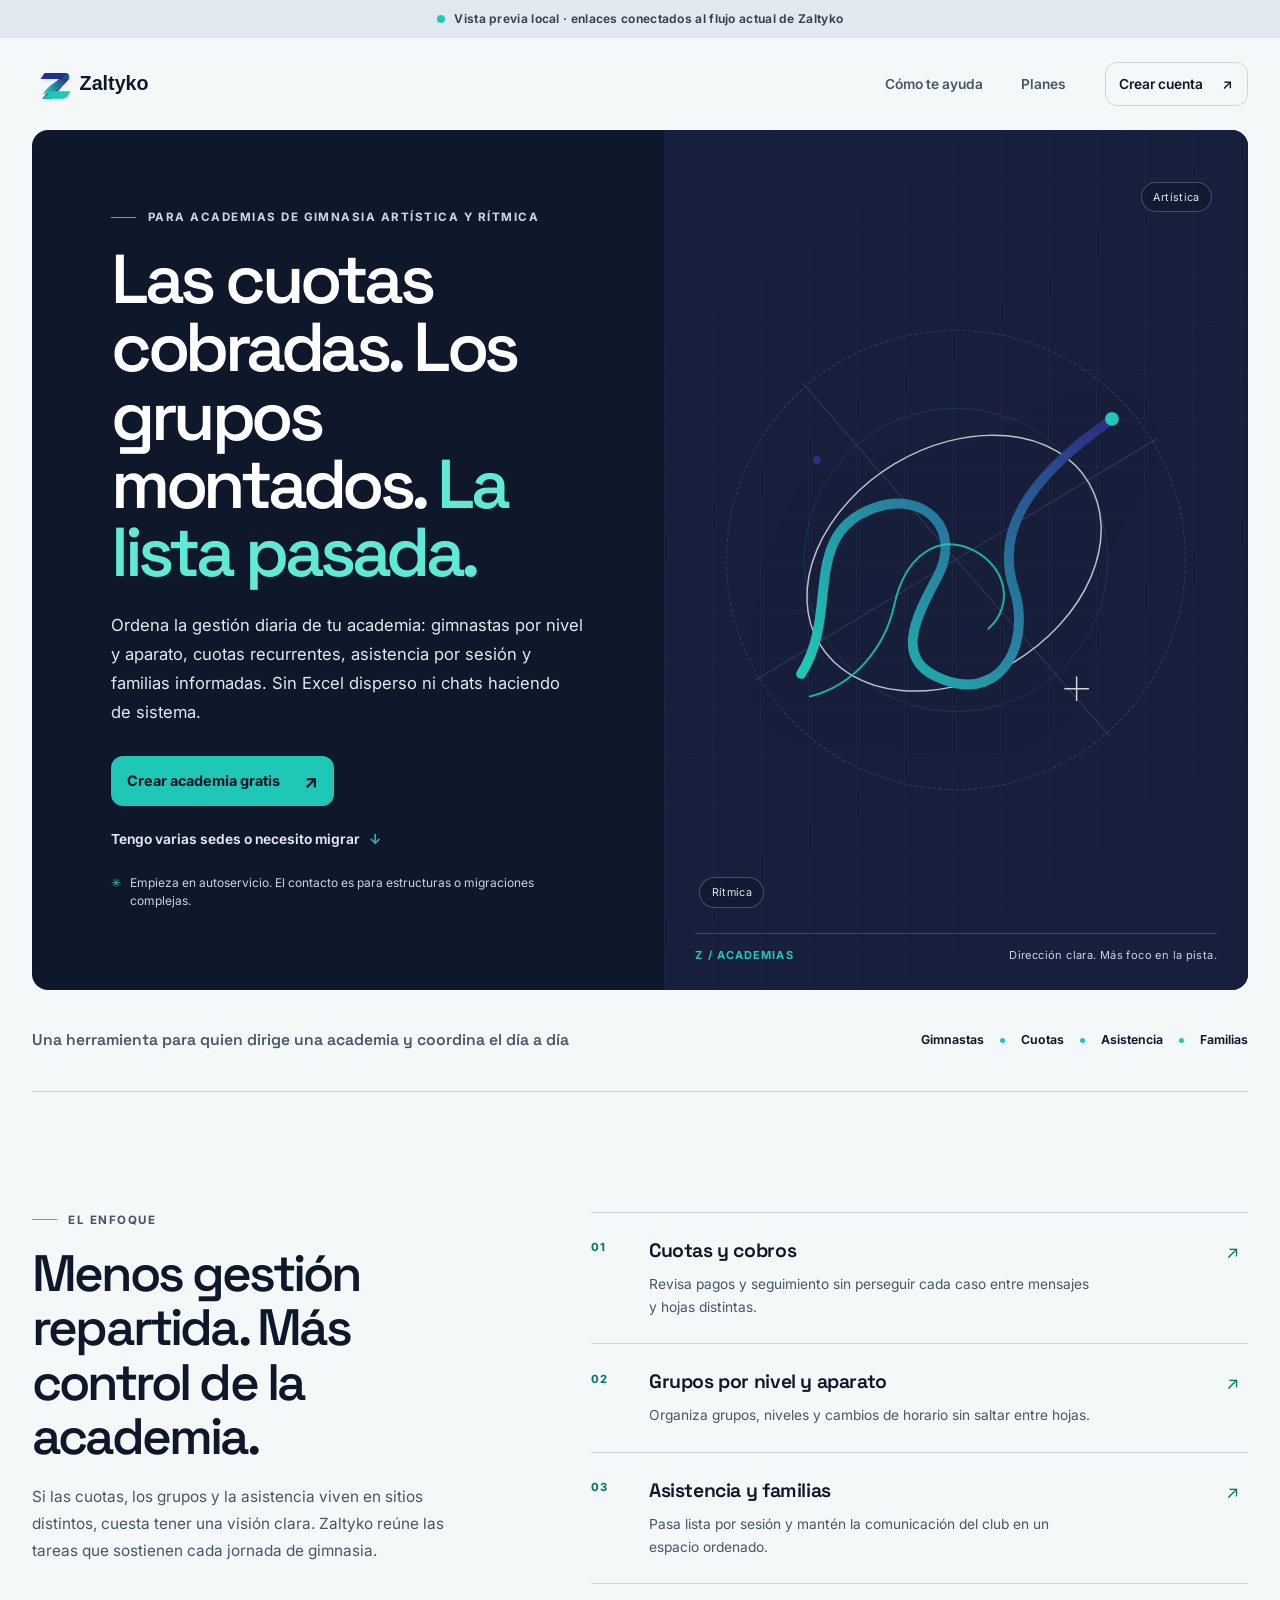
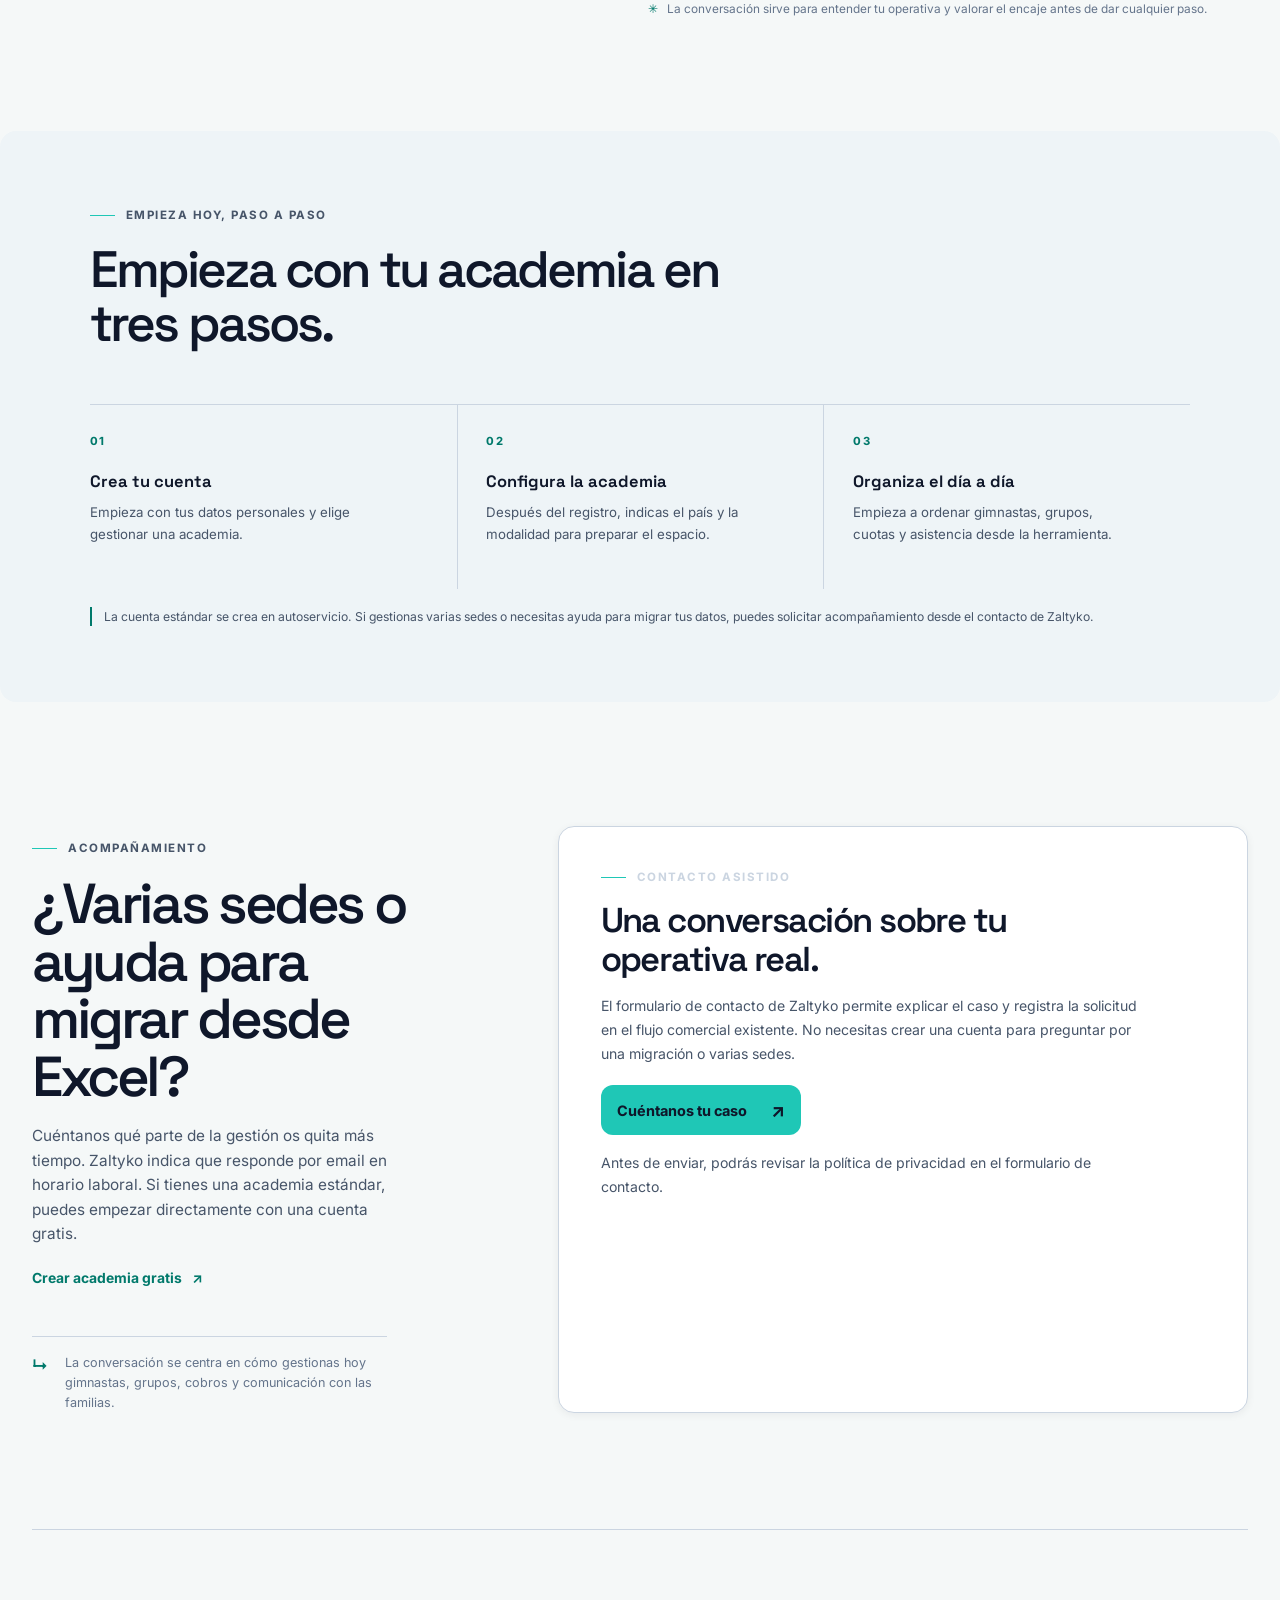
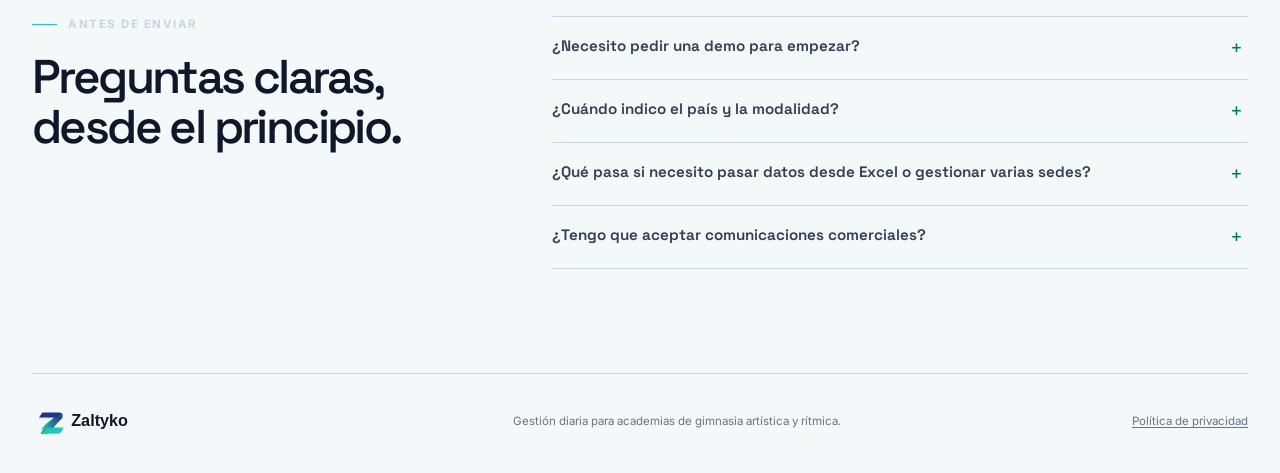
==== index.html @ cc4faa90 "Prepare professional academy lead funnel" ====
<!doctype html>
<html lang="es">
  <head>
    <meta charset="utf-8" />
    <meta name="viewport" content="width=device-width, initial-scale=1" />
    <meta name="theme-color" content="#F5F8F8" />
    <meta name="description" content="Cuotas, grupos y asistencia en orden. Crea tu academia gratis o solicita acompañamiento para una migración compleja o varias sedes." />
    <meta property="og:type" content="website" />
    <meta property="og:title" content="Zaltyko para academias de gimnasia" />
    <meta property="og:description" content="Gestión diaria para academias de gimnasia artística y rítmica. Empieza gratis o solicita acompañamiento para una estructura compleja." />
    <title>Zaltyko · Gestión para academias de gimnasia</title>
    <link rel="icon" href="/public/logo-zaltyko.svg" type="image/svg+xml" />
    <link rel="preconnect" href="https://fonts.googleapis.com" />
    <link rel="preconnect" href="https://fonts.gstatic.com" crossorigin />
    <link href="https://fonts.googleapis.com/css2?family=Inter:wght@400;500;600;700&family=Space+Grotesk:wght@400;500;600;700&display=swap" rel="stylesheet" />
    <link rel="stylesheet" href="/styles.css" />
    <script src="/app.js" defer></script>
  </head>
  <body>
    <a class="skip-link" href="#solicitud">Saltar a las opciones de contacto</a>

    <div class="preview-bar" role="note">
      <span class="preview-indicator" aria-hidden="true"></span>
      Vista previa local · enlaces conectados al flujo actual de Zaltyko
    </div>

    <div class="site-shell">
      <header class="site-header">
        <a class="brand" href="/" aria-label="Zaltyko, inicio">
          <img src="/public/logo-zaltyko.svg" width="142" height="42" alt="Zaltyko" />
        </a>
        <nav class="header-nav" aria-label="Navegación principal">
          <a href="#enfoque">Cómo te ayuda</a>
          <a data-track-attribution href="https://zaltyko.com/pricing?utm_source=waitlist&amp;utm_medium=referral&amp;utm_campaign=academy_acquisition">Planes</a>
          <a class="nav-cta" data-track-attribution href="https://zaltyko.com/auth/register?role=owner&amp;utm_source=waitlist&amp;utm_medium=referral&amp;utm_campaign=academy_acquisition">Crear cuenta <span aria-hidden="true">↗</span></a>
        </nav>
      </header>

      <main>
        <section class="hero" aria-labelledby="hero-title">
          <div class="hero-copy">
            <p class="eyebrow"><span class="eyebrow-mark" aria-hidden="true"></span> Para academias de gimnasia artística y rítmica</p>
            <h1 id="hero-title">Las cuotas cobradas. Los grupos montados. <em>La lista pasada.</em></h1>
            <p class="hero-lede">
              Ordena la gestión diaria de tu academia: gimnastas por nivel y aparato, cuotas recurrentes, asistencia por sesión y familias informadas. Sin Excel disperso ni chats haciendo de sistema.
            </p>
            <div class="hero-actions">
              <a class="button button-primary" data-track-attribution href="https://zaltyko.com/auth/register?role=owner&amp;utm_source=waitlist&amp;utm_medium=referral&amp;utm_campaign=academy_acquisition">Crear academia gratis <span aria-hidden="true">↗</span></a>
              <a class="text-link" href="#solicitud">Tengo varias sedes o necesito migrar <span aria-hidden="true">↓</span></a>
            </div>
            <p class="hero-assurance"><span aria-hidden="true">✳</span> Empieza en autoservicio. El contacto es para estructuras o migraciones complejas.</p>
          </div>

          <div class="hero-visual" aria-hidden="true">
            <div class="visual-ring ring-one"></div>
            <div class="visual-ring ring-two"></div>
            <div class="visual-orbit orbit-one"></div>
            <div class="visual-orbit orbit-two"></div>
            <svg class="ribbon-art" viewBox="0 0 520 500" fill="none" role="presentation" focusable="false">
              <defs>
                <linearGradient id="ribbon-main" x1="112" y1="362" x2="403" y2="101" gradientUnits="userSpaceOnUse">
                  <stop stop-color="#1FC7B6" />
                  <stop offset="1" stop-color="#2B2E83" />
                </linearGradient>
              </defs>
              <ellipse cx="258" cy="253" rx="160" ry="118" transform="rotate(-31 258 253)" stroke="white" stroke-opacity=".72" stroke-width="1.5" />
              <path d="M102 366C142 305 101 224 176 197C228 178 267 219 241 267C216 313 197 354 248 372C311 395 336 329 319 279C301 224 328 170 418 107" stroke="url(#ribbon-main)" stroke-width="10" stroke-linecap="round" />
              <path d="M111 389C158 377 188 337 197 296C208 245 242 222 278 240C311 257 320 295 293 320" stroke="#1FC7B6" stroke-opacity=".88" stroke-width="2" stroke-linecap="round" />
              <circle cx="419" cy="106" r="7" fill="#1FC7B6" />
              <circle cx="118" cy="148" r="4" fill="#2B2E83" />
              <path d="M371 381H395M383 369V393" stroke="white" stroke-opacity=".8" stroke-width="1.5" stroke-linecap="round" />
            </svg>
            <div class="visual-caption">
              <span class="caption-index">Z / ACADEMIAS</span>
              <span>Dirección clara. Más foco en la pista.</span>
            </div>
            <span class="visual-tag tag-top">Artística</span>
            <span class="visual-tag tag-bottom">Rítmica</span>
          </div>
        </section>

        <div class="audience-strip" aria-label="Especialidad">
          <p>Una herramienta para quien dirige una academia y coordina el día a día</p>
          <div><span>Gimnastas</span><i aria-hidden="true"></i><span>Cuotas</span><i aria-hidden="true"></i><span>Asistencia</span><i aria-hidden="true"></i><span>Familias</span></div>
        </div>

        <section class="focus-section" id="enfoque" aria-labelledby="focus-title">
          <div class="section-intro">
            <p class="eyebrow eyebrow-light"><span class="eyebrow-mark" aria-hidden="true"></span> El enfoque</p>
            <h2 id="focus-title">Menos gestión repartida. Más control de la academia.</h2>
            <p>Si las cuotas, los grupos y la asistencia viven en sitios distintos, cuesta tener una visión clara. Zaltyko reúne las tareas que sostienen cada jornada de gimnasia.</p>
          </div>
          <div class="focus-list">
            <article class="focus-item">
              <span class="focus-number">01</span>
              <div><h3>Cuotas y cobros</h3><p>Revisa pagos y seguimiento sin perseguir cada caso entre mensajes y hojas distintas.</p></div>
              <span class="focus-arrow" aria-hidden="true">↗</span>
            </article>
            <article class="focus-item">
              <span class="focus-number">02</span>
              <div><h3>Grupos por nivel y aparato</h3><p>Organiza grupos, niveles y cambios de horario sin saltar entre hojas.</p></div>
              <span class="focus-arrow" aria-hidden="true">↗</span>
            </article>
            <article class="focus-item">
              <span class="focus-number">03</span>
              <div><h3>Asistencia y familias</h3><p>Pasa lista por sesión y mantén la comunicación del club en un espacio ordenado.</p></div>
              <span class="focus-arrow" aria-hidden="true">↗</span>
            </article>
          </div>
          <p class="focus-note"><span aria-hidden="true">✳</span> La conversación sirve para entender tu operativa y valorar el encaje antes de dar cualquier paso.</p>
        </section>

        <section class="start-section" id="como-empezar" aria-labelledby="start-title">
          <div class="start-heading">
            <p class="eyebrow"><span class="eyebrow-mark" aria-hidden="true"></span> Empieza hoy, paso a paso</p>
            <h2 id="start-title">Empieza con tu academia en tres pasos.</h2>
          </div>
          <div class="steps">
            <article class="step">
              <span class="step-number">01</span>
              <h3>Crea tu cuenta</h3>
              <p>Empieza con tus datos personales y elige gestionar una academia.</p>
            </article>
            <article class="step">
              <span class="step-number">02</span>
              <h3>Configura la academia</h3>
              <p>Después del registro, indicas el país y la modalidad para preparar el espacio.</p>
            </article>
            <article class="step">
              <span class="step-number">03</span>
              <h3>Organiza el día a día</h3>
              <p>Empieza a ordenar gimnastas, grupos, cuotas y asistencia desde la herramienta.</p>
            </article>
          </div>
          <p class="start-note">La cuenta estándar se crea en autoservicio. Si gestionas varias sedes o necesitas ayuda para migrar tus datos, puedes solicitar acompañamiento desde el contacto de Zaltyko.</p>
        </section>

        <section class="form-section" id="solicitud" aria-labelledby="form-title">
          <div class="form-intro">
            <p class="eyebrow eyebrow-light"><span class="eyebrow-mark" aria-hidden="true"></span> Acompañamiento</p>
            <h2 id="form-title">¿Varias sedes o ayuda para migrar desde Excel?</h2>
            <p>Cuéntanos qué parte de la gestión os quita más tiempo. Zaltyko indica que responde por email en horario laboral. Si tienes una academia estándar, puedes empezar directamente con una cuenta gratis.</p>
            <a class="form-self-serve" data-track-attribution href="https://zaltyko.com/auth/register?role=owner&amp;utm_source=waitlist&amp;utm_medium=referral&amp;utm_campaign=academy_acquisition">Crear academia gratis <span aria-hidden="true">↗</span></a>
            <div class="form-promise">
              <span class="promise-icon" aria-hidden="true">↳</span>
              <p>La conversación se centra en cómo gestionas hoy gimnastas, grupos, cobros y comunicación con las familias.</p>
            </div>
          </div>

          <div class="form-card contact-handoff">
            <p class="eyebrow"><span class="eyebrow-mark" aria-hidden="true"></span> Contacto asistido</p>
            <h3>Una conversación sobre tu operativa real.</h3>
            <p>El formulario de contacto de Zaltyko permite explicar el caso y registra la solicitud en el flujo comercial existente. No necesitas crear una cuenta para preguntar por una migración o varias sedes.</p>
            <a class="button button-primary" data-track-attribution href="https://zaltyko.com/contact?type=migracion&amp;utm_source=waitlist&amp;utm_medium=referral&amp;utm_campaign=academy_acquisition">Cuéntanos tu caso <span aria-hidden="true">↗</span></a>
            <p class="form-privacy-note">Antes de enviar, podrás revisar la política de privacidad en el formulario de contacto.</p>
          </div>
        </section>

        <section class="faq-section" aria-labelledby="faq-title">
          <div class="faq-heading">
            <p class="eyebrow"><span class="eyebrow-mark" aria-hidden="true"></span> Antes de enviar</p>
            <h2 id="faq-title">Preguntas claras, desde el principio.</h2>
          </div>
          <div class="faq-list">
            <details>
              <summary>¿Necesito pedir una demo para empezar?</summary>
              <p>No. Puedes crear tu academia gratis y empezar en autoservicio. El formulario de contacto es para operaciones multi-sede o migraciones complejas.</p>
            </details>
            <details>
              <summary>¿Cuándo indico el país y la modalidad?</summary>
              <p>Primero creas tu cuenta personal. Al configurar la academia, el flujo de alta pide el país base y la modalidad; así no añadimos esas preguntas al registro inicial.</p>
            </details>
            <details>
              <summary>¿Qué pasa si necesito pasar datos desde Excel o gestionar varias sedes?</summary>
              <p>Cuéntanos tu caso desde el <a data-track-attribution href="https://zaltyko.com/contact?type=migracion&amp;utm_source=waitlist&amp;utm_medium=referral&amp;utm_campaign=academy_acquisition">formulario de contacto</a> y el equipo valorará contigo el siguiente paso.</p>
            </details>
            <details>
              <summary>¿Tengo que aceptar comunicaciones comerciales?</summary>
              <p>No. El formulario de contacto sirve para responder a tu mensaje; no incluye una suscripción a novedades comerciales.</p>
            </details>
          </div>
        </section>
      </main>

      <footer class="site-footer">
        <a class="footer-brand" href="/" aria-label="Zaltyko, volver al inicio">
          <img src="/public/logo-zaltyko.svg" width="112" height="34" alt="Zaltyko" />
        </a>
        <p>Gestión diaria para academias de gimnasia artística y rítmica.</p>
        <a href="https://zaltyko.com/politica-privacidad">Política de privacidad</a>
      </footer>
    </div>

    <noscript><p class="noscript-note">Los enlaces de esta página te llevan al registro y al formulario de contacto de Zaltyko.</p></noscript>
  </body>
</html>
---- styles.css ----
:root {
  color-scheme: light;
  --ink: #0F172A;
  --ink-soft: #475569;
  --muted: #64748B;
  --paper: #F5F8F8;
  --white: #FFFFFF;
  --line: #CBD5E1;
  --electric-teal: #1FC7B6;
  --deep-teal: #00796B;
  --indigo: #2B2E83;
  --coral: #FF6B57;
  --dark: #0F172A;
  --dark-soft: #2B2E83;
  --font-display: "Space Grotesk", "Inter", Arial, sans-serif;
  --font-body: "Inter", Arial, sans-serif;
  --radius-card: 16px;
  --radius-button: 12px;
  --radius-input: 10px;
  font-family: var(--font-body);
}

* { box-sizing: border-box; }
html { scroll-behavior: smooth; background: var(--paper); }
body {
  margin: 0;
  color: var(--ink);
  background: var(--paper);
  font-family: var(--font-body);
  line-height: 1.6;
  -webkit-font-smoothing: antialiased;
}
a { color: inherit; text-underline-offset: .2em; }
button, input, select { font: inherit; }
a:focus-visible, button:focus-visible, input:focus-visible, select:focus-visible, summary:focus-visible {
  outline: 3px solid #1FC7B6;
  outline-offset: 4px;
}
[hidden] { display: none !important; }

.skip-link {
  position: absolute;
  z-index: 20;
  top: .55rem;
  left: .55rem;
  display: inline-flex;
  min-height: 44px;
  align-items: center;
  border-radius: var(--radius-button);
  padding: .65rem 1rem;
  color: var(--white);
  background: var(--dark);
  transform: translateY(-150%);
}
.skip-link:focus { transform: translateY(0); }

.preview-bar {
  display: flex;
  min-height: 38px;
  align-items: center;
  justify-content: center;
  gap: .6rem;
  padding: .4rem 1rem;
  color: #334155;
  background: #E2E8F0;
  font-size: .75rem;
  font-weight: 650;
  letter-spacing: .025em;
  text-align: center;
}
.preview-indicator { width: 8px; height: 8px; flex: 0 0 8px; border-radius: 50%; background: #1FC7B6; }

.site-shell { width: min(1240px, calc(100% - 64px)); margin: 0 auto; }
.site-header { display: flex; min-height: 92px; align-items: center; justify-content: space-between; gap: 2rem; }
.brand { display: inline-flex; align-items: center; text-decoration: none; }
.brand img { display: block; width: 136px; height: auto; }
.header-nav { display: flex; align-items: center; gap: clamp(1.4rem, 3vw, 2.7rem); }
.header-nav a { color: #475569; font-size: .86rem; font-weight: 600; text-decoration: none; }
.header-nav a:hover { color: var(--deep-teal); }
.header-nav .nav-cta { display: inline-flex; min-height: 44px; align-items: center; gap: 1.2rem; border: 1px solid #CBD5E1; border-radius: var(--radius-button); padding: .55rem .85rem; color: var(--ink); }
.header-nav .nav-cta:hover { border-color: var(--deep-teal); background: #E6FFFB; }

.hero {
  display: grid;
  min-height: 570px;
  grid-template-columns: minmax(0, 1.04fr) minmax(410px, .96fr);
  align-items: stretch;
  overflow: hidden;
  border-radius: var(--radius-card);
  color: var(--white);
  background: var(--dark);
}
.hero-copy {
  position: relative;
  z-index: 2;
  display: flex;
  flex-direction: column;
  align-items: flex-start;
  justify-content: center;
  padding: clamp(42px, 6.2vw, 82px);
}
.eyebrow {
  display: flex;
  align-items: center;
  gap: .7rem;
  margin: 0 0 1.2rem;
  color: #CBD5E1;
  font-size: .72rem;
  font-weight: 720;
  letter-spacing: .13em;
  line-height: 1.4;
  text-transform: uppercase;
}
.eyebrow-mark { display: inline-block; width: 25px; height: 1px; background: #1FC7B6; }
.hero h1 {
  max-width: 660px;
  margin: 0;
  font-family: var(--font-display);
  font-size: clamp(3.25rem, 5.4vw, 5.1rem);
  font-weight: 560;
  letter-spacing: -.065em;
  line-height: .99;
}
.hero h1 em { color: #5EEAD4; font-style: normal; }
.hero-lede {
  max-width: 570px;
  margin: 1.5rem 0 0;
  color: #E2E8F0;
  font-size: clamp(1rem, 1.3vw, 1.11rem);
  line-height: 1.75;
}
.hero-actions { display: flex; flex-wrap: wrap; align-items: center; gap: 1.4rem; margin-top: 1.8rem; }
.button {
  display: inline-flex;
  min-height: 50px;
  align-items: center;
  justify-content: space-between;
  gap: 1.5rem;
  border: 0;
  border-radius: var(--radius-button);
  padding: .75rem 1rem;
  color: var(--ink);
  font-size: .9rem;
  font-weight: 730;
  text-align: left;
  text-decoration: none;
  cursor: pointer;
  transition: background .18s ease, transform .18s ease;
}
.button-primary, .button-submit { background: var(--electric-teal); }
.button-primary:hover, .button-submit:hover { background: #99F6E4; }
.button:active { transform: translateY(1px); }
.button-primary span, .button-icon { font-size: 1.15rem; line-height: 1; }
.text-link { color: #E2E8F0; font-size: .86rem; font-weight: 650; text-decoration: none; }
.text-link span { padding-left: .35rem; color: #1FC7B6; }
.text-link:hover { color: #5EEAD4; }
.hero-assurance { display: flex; align-items: flex-start; gap: .55rem; margin: 1.5rem 0 0; color: #CBD5E1; font-size: .75rem; line-height: 1.5; }
.hero-assurance span { color: #1FC7B6; }

.hero-visual {
  position: relative;
  display: grid;
  min-height: 500px;
  place-items: center;
  overflow: hidden;
  background: #171F3C;
}
.hero-visual::after {
  position: absolute;
  inset: 0;
  background-image: linear-gradient(rgba(203, 213, 225, .035) 1px, transparent 1px), linear-gradient(90deg, rgba(203, 213, 225, .035) 1px, transparent 1px);
  background-size: 48px 48px;
  content: "";
  mask-image: linear-gradient(145deg, transparent 3%, #000 48%, transparent 95%);
}
.visual-ring { position: absolute; width: min(72%, 390px); aspect-ratio: 1; border: 1px solid rgba(31, 199, 182, .2); border-radius: 50%; }
.ring-one { transform: scale(.78); }
.ring-two { transform: scale(1.18); border-style: dashed; border-color: rgba(203, 213, 225, .14); }
.visual-orbit { position: absolute; width: min(82%, 470px); height: 1px; background: rgba(203, 213, 225, .14); }
.orbit-one { transform: rotate(-31deg); }
.orbit-two { transform: rotate(49deg); }
.ribbon-art { position: relative; z-index: 1; display: block; width: min(94%, 510px); filter: drop-shadow(0 18px 32px rgba(0,0,0,.15)); }
.visual-caption {
  position: absolute;
  z-index: 2;
  right: 31px;
  bottom: 25px;
  left: 31px;
  display: flex;
  justify-content: space-between;
  gap: 1rem;
  border-top: 1px solid rgba(236, 244, 235, .2);
  padding-top: .8rem;
  color: #CBD5E1;
  font-size: .69rem;
  letter-spacing: .035em;
}
.caption-index { color: #1FC7B6; font-weight: 700; letter-spacing: .1em; }
.visual-tag { position: absolute; z-index: 2; border: 1px solid rgba(203, 213, 225, .28); border-radius: 99px; padding: .35rem .7rem; color: #E2E8F0; background: rgba(15, 23, 42, .46); font-size: .67rem; letter-spacing: .035em; }
.tag-top { top: 52px; right: 36px; }
.tag-bottom { bottom: 82px; left: 35px; }

.audience-strip { display: flex; min-height: 102px; align-items: center; justify-content: space-between; gap: 2rem; border-bottom: 1px solid var(--line); }
.audience-strip p { margin: 0; color: #475569; font-family: var(--font-display); font-size: .98rem; font-weight: 600; }
.audience-strip div { display: flex; align-items: center; gap: 1rem; color: var(--ink); font-size: .77rem; font-weight: 650; }
.audience-strip i { width: 5px; height: 5px; border-radius: 50%; background: var(--electric-teal); }

.focus-section { display: grid; grid-template-columns: minmax(260px, .82fr) minmax(0, 1.18fr); column-gap: clamp(44px, 8vw, 110px); padding: 120px 0 112px; }
.section-intro { align-self: start; max-width: 440px; }
.eyebrow-light { color: #475569; }
.section-intro h2, .start-heading h2, .faq-heading h2 {
  margin: 0;
  font-family: var(--font-display);
  font-size: clamp(2.35rem, 4vw, 3.55rem);
  font-weight: 560;
  letter-spacing: -.055em;
  line-height: 1.06;
}
.section-intro > p:last-child { max-width: 420px; margin: 1.25rem 0 0; color: var(--ink-soft); font-size: .96rem; line-height: 1.75; }
.focus-list { align-self: center; border-top: 1px solid #CBD5E1; }
.focus-item { display: grid; grid-template-columns: 42px 1fr 22px; gap: 1rem; align-items: start; border-bottom: 1px solid #CBD5E1; padding: 1.45rem 0 1.55rem; }
.focus-number { padding-top: .2rem; color: #00796B; font-size: .7rem; font-weight: 750; letter-spacing: .1em; }
.focus-item h3 { margin: 0; font-family: var(--font-display); font-size: 1.21rem; font-weight: 650; letter-spacing: -.02em; }
.focus-item p { max-width: 450px; margin: .38rem 0 0; color: var(--ink-soft); font-size: .86rem; line-height: 1.65; }
.focus-arrow { padding-top: .1rem; color: #00796B; font-size: 1.08rem; }
.focus-note { grid-column: 2; display: flex; gap: .55rem; margin: 1rem 0 0 57px; color: #64748B; font-size: .74rem; }
.focus-note span { color: var(--deep-teal); }

.start-section { margin: 0 -32px; border-radius: var(--radius-card); padding: clamp(42px, 6vw, 76px) clamp(36px, 7vw, 96px); background: #EEF4F7; }
.start-heading { max-width: 720px; }
.start-heading .eyebrow { color: #475569; }
.start-heading h2 { max-width: 690px; font-size: clamp(2.2rem, 4vw, 3.4rem); }
.steps { display: grid; grid-template-columns: repeat(3, 1fr); gap: 0; margin-top: 3.3rem; border-top: 1px solid #CBD5E1; }
.step { min-height: 184px; padding: 1.35rem 1.8rem 1rem 0; }
.step + .step { border-left: 1px solid #CBD5E1; padding-left: 1.8rem; }
.step-number { display: inline-block; margin-bottom: 1.15rem; color: #00796B; font-size: .7rem; font-weight: 750; letter-spacing: .12em; }
.step h3 { margin: 0; font-family: var(--font-display); font-size: 1.03rem; font-weight: 670; }
.step p { max-width: 260px; margin: .42rem 0 0; color: #475569; font-size: .83rem; line-height: 1.65; }
.start-note { margin: 1.1rem 0 0; border-left: 2px solid #00796B; padding-left: .8rem; color: #475569; font-size: .76rem; line-height: 1.6; }

.form-section { display: grid; grid-template-columns: minmax(260px, .76fr) minmax(0, 1.24fr); gap: clamp(42px, 8vw, 108px); padding: 124px 0 116px; scroll-margin-top: 22px; }
.form-intro { align-self: start; padding-top: 14px; }
.form-intro h2 { max-width: 430px; margin: 0; font-family: var(--font-display); font-size: clamp(2.8rem, 4.4vw, 4rem); font-weight: 560; letter-spacing: -.06em; line-height: 1.02; }
.form-intro > p:not(.eyebrow) { max-width: 380px; margin: 1.2rem 0 0; color: var(--ink-soft); font-size: .96rem; }
.form-self-serve { display: inline-flex; min-height: 44px; align-items: center; gap: .6rem; margin-top: .6rem; color: var(--deep-teal); font-size: .87rem; font-weight: 700; text-decoration: none; }
.form-self-serve:hover { text-decoration: underline; text-underline-offset: .2em; }
.form-promise { display: grid; grid-template-columns: 22px 1fr; gap: .7rem; max-width: 355px; margin-top: 2.2rem; border-top: 1px solid #CBD5E1; padding-top: 1rem; }
.promise-icon { color: #00796B; font-size: 1rem; font-weight: 700; }
.form-promise p { margin: 0; color: #64748B; font-size: .79rem; line-height: 1.6; }
.form-card { min-width: 0; border: 1px solid #CBD5E1; border-radius: var(--radius-card); padding: clamp(24px, 4vw, 42px); background: var(--white); box-shadow: 0 2px 8px rgba(15, 23, 42, .06); }
.contact-handoff { display: flex; flex-direction: column; align-items: flex-start; gap: 1rem; }
.contact-handoff .eyebrow { margin: 0; }
.contact-handoff h3 { max-width: 460px; margin: 0; color: var(--ink); font-family: var(--font-display); font-size: clamp(1.6rem, 2.7vw, 2.25rem); font-weight: 600; letter-spacing: -.045em; line-height: 1.12; }
.contact-handoff > p:not(.eyebrow) { max-width: 540px; margin: 0; color: var(--ink-soft); font-size: .88rem; line-height: 1.7; }
.contact-handoff .button { margin-top: .2rem; }
.contact-handoff .form-privacy-note { max-width: 440px; margin-top: 0; }
.form-grid { display: grid; grid-template-columns: 1fr 1fr; gap: 1.15rem 1rem; }
.field { min-width: 0; }
.field label { display: block; margin-bottom: .4rem; color: #334155; font-size: .81rem; font-weight: 680; }
.field label > span[aria-hidden="true"] { color: #B42318; }
.form-extras { margin-top: 1.3rem; border-top: 1px solid var(--line); border-bottom: 1px solid var(--line); padding: .55rem 0; }
.form-extras summary { display: flex; min-height: 46px; align-items: center; justify-content: space-between; gap: 1rem; color: var(--ink); font-size: .84rem; font-weight: 680; line-height: 1.45; list-style: none; cursor: pointer; }
.form-extras summary::-webkit-details-marker { display: none; }
.form-extras summary::after { color: var(--deep-teal); content: "+"; font-size: 1.35rem; font-weight: 400; }
.form-extras[open] summary::after { content: "−"; }
.form-extras summary span { color: var(--muted); font-size: .72rem; font-weight: 500; text-align: right; }
.extras-intro { margin: .15rem 0 1rem; color: var(--ink-soft); font-size: .76rem; line-height: 1.55; }
.extras-grid { margin: .15rem 0 1rem; }
.discipline-field { min-width: 0; margin: 0; border: 0; padding: 0; }
.discipline-field legend { margin-bottom: .4rem; color: #334155; font-size: .81rem; font-weight: 680; }
.choice-row { display: flex; width: fit-content; min-height: 42px; align-items: center; gap: .55rem; margin-top: .3rem; border: 1px solid #CBD5E1; border-radius: var(--radius-input); padding: .4rem .7rem; color: #334155; background: #FFFFFF; font-size: .78rem; cursor: pointer; }
.choice-row input { width: 18px; height: 18px; margin: 0; accent-color: var(--deep-teal); }
.choice-row:has(input:checked) { border-color: var(--deep-teal); background: #E6FFFB; }
.optional { margin-left: .25rem; color: var(--muted); font-size: .72rem; font-weight: 500; }
.field input, .field select {
  display: block;
  width: 100%;
  min-height: 48px;
  border: 1px solid #CBD5E1;
  border-radius: var(--radius-input);
  padding: .7rem .75rem;
  color: var(--ink);
  background: #fff;
  font-size: .88rem;
}
.field input::placeholder { color: #64748B; }
.field input:focus, .field select:focus { border-color: #00796B; outline: 3px solid rgba(31, 199, 182, .2); }
.field-hint { display: block; margin-top: .35rem; color: #64748B; font-size: .69rem; line-height: 1.45; }
.consent-row { display: grid; grid-template-columns: 20px 1fr; gap: .65rem; align-items: start; margin-top: 1.35rem; }
.consent-row input { width: 19px; height: 19px; margin: .12rem 0 0; accent-color: #00796B; }
.consent-row label { color: #475569; font-size: .75rem; line-height: 1.6; }
.consent-row label > span { color: #B42318; }
.consent-row a { color: #00796B; font-weight: 700; }
.consent-optional { margin-top: .7rem; }
.button-submit { width: 100%; margin-top: 1.45rem; }
.button-submit:disabled { color: #475569; background: #E2E8F0; cursor: wait; }
.form-privacy-note { margin: .7rem 0 0; color: #64748B; font-size: .7rem; line-height: 1.5; }
.form-feedback { margin-top: 1rem; border: 1px solid #FF6B57; border-radius: var(--radius-input); padding: .85rem 1rem; color: #B42318; background: #FEF2F2; font-size: .82rem; }
.success-panel { display: grid; grid-template-columns: 34px 1fr; gap: 1rem; border: 1px solid #99D5CF; border-radius: var(--radius-card); padding: clamp(22px, 4vw, 34px); color: #134E4A; background: #F0FDFA; }
.success-mark { display: grid; width: 30px; height: 30px; place-items: center; border-radius: 50%; color: white; background: #00796B; font-weight: 800; }
.success-panel .eyebrow { margin: .1rem 0 .55rem; color: #00796B; font-size: .68rem; }
.success-panel h3 { margin: 0; font-family: var(--font-display); font-size: clamp(1.5rem, 3vw, 2rem); font-weight: 600; letter-spacing: -.04em; line-height: 1.15; }
.success-panel p:last-child { max-width: 470px; margin: .65rem 0 0; color: #475569; font-size: .84rem; }

.faq-section { display: grid; grid-template-columns: minmax(260px, .75fr) minmax(0, 1.25fr); gap: clamp(42px, 8vw, 108px); border-top: 1px solid var(--line); padding: 86px 0 104px; }
.faq-heading h2 { max-width: 440px; font-size: clamp(2.15rem, 3.7vw, 3.15rem); }
.faq-list { border-top: 1px solid #CBD5E1; }
.faq-list details { border-bottom: 1px solid #CBD5E1; }
.faq-list summary { position: relative; min-height: 62px; padding: 1.1rem 2.4rem 1.1rem 0; color: #334155; font-family: var(--font-display); font-size: .95rem; font-weight: 650; line-height: 1.5; list-style: none; cursor: pointer; }
.faq-list summary::-webkit-details-marker { display: none; }
.faq-list summary::after { position: absolute; top: 1rem; right: .3rem; color: #00796B; content: "+"; font-size: 1.3rem; font-weight: 400; }
.faq-list details[open] summary::after { content: "−"; }
.faq-list details p { max-width: 600px; margin: -.2rem 2.2rem 1.2rem 0; color: var(--ink-soft); font-size: .83rem; line-height: 1.7; }

.site-footer { display: grid; grid-template-columns: 1fr 1.3fr auto; align-items: center; gap: 1.5rem; border-top: 1px solid var(--line); padding: 25px 0 30px; }
.footer-brand { display: inline-flex; width: fit-content; align-items: center; }
.footer-brand img { display: block; width: 112px; height: auto; }
.site-footer p, .site-footer > a:last-child { margin: 0; color: #64748B; font-size: .72rem; }
.site-footer > a:last-child { min-height: 44px; display: inline-flex; align-items: center; }
.noscript-note { position: fixed; z-index: 30; right: 1rem; bottom: 1rem; left: 1rem; margin: 0; border: 1px solid var(--coral); border-radius: var(--radius-button); padding: 1rem; color: var(--ink); background: white; box-shadow: 0 4px 18px rgba(15,23,42,.16); }
.trap-field { position: absolute !important; width: 1px; height: 1px; overflow: hidden; clip: rect(0,0,0,0); clip-path: inset(50%); white-space: nowrap; }

@media (max-width: 980px) {
  .site-shell { width: min(100% - 48px, 800px); }
  .hero { grid-template-columns: minmax(0, 1fr) minmax(300px, .78fr); min-height: 520px; }
  .hero-copy { padding: 46px; }
  .hero h1 { font-size: clamp(3rem, 6vw, 4.2rem); }
  .hero-visual { min-height: 440px; }
  .focus-section, .form-section, .faq-section { column-gap: 48px; }
  .start-section { margin-right: -24px; margin-left: -24px; }
}
@media (max-width: 720px) {
  .site-shell { width: min(100% - 36px, 560px); }
  .site-header { min-height: 76px; }
  .brand img { width: 120px; }
  .header-nav { gap: .65rem; }
  .header-nav > a:not(.nav-cta) { display: none; }
  .header-nav .nav-cta { min-height: 42px; gap: .65rem; padding: .45rem .65rem; font-size: .74rem; }
  .hero { display: flex; flex-direction: column; }
  .hero-copy { padding: 37px 29px 31px; }
  .hero h1 { max-width: 530px; font-size: clamp(2.8rem, 10vw, 4.15rem); }
  .hero-lede { margin-top: 1.15rem; font-size: .94rem; }
  .hero-actions { gap: 1rem; margin-top: 1.4rem; }
  .button-primary { min-height: 48px; }
  .hero-assurance { margin-top: 1.2rem; }
  .hero-visual { min-height: 355px; }
  .ribbon-art { width: min(85%, 370px); }
  .visual-caption { right: 20px; bottom: 17px; left: 20px; font-size: .64rem; }
  .tag-top { top: 30px; right: 18px; }
  .tag-bottom { bottom: 66px; left: 18px; }
  .audience-strip { min-height: unset; flex-direction: column; align-items: flex-start; gap: .8rem; padding: 20px 0; }
  .audience-strip p { font-size: .86rem; }
  .audience-strip div { flex-wrap: wrap; gap: .55rem; font-size: .7rem; }
  .focus-section { grid-template-columns: 1fr; row-gap: 2rem; padding: 79px 0 78px; }
  .section-intro h2 { max-width: 500px; font-size: clamp(2.35rem, 8vw, 3.25rem); }
  .section-intro > p:last-child { font-size: .9rem; }
  .focus-list { width: 100%; }
  .focus-item { grid-template-columns: 34px 1fr 18px; gap: .7rem; padding: 1.15rem 0; }
  .focus-item h3 { font-size: 1.08rem; }
  .focus-item p { font-size: .81rem; }
  .focus-note { grid-column: 1; margin-left: 0; font-size: .71rem; }
  .start-section { margin: 0 -18px; border-radius: var(--radius-card); padding: 39px 24px 35px; }
  .start-heading h2 { font-size: clamp(2.15rem, 7.7vw, 3.05rem); }
  .steps { grid-template-columns: 1fr; margin-top: 2.3rem; }
  .step, .step + .step { min-height: unset; border-left: 0; border-bottom: 1px solid #CBD5E1; padding: 1.05rem 0 1.15rem; }
  .step:last-child { border-bottom: 0; }
  .step-number { margin-bottom: .55rem; }
  .step p { max-width: 420px; }
  .start-note { margin-top: 1rem; font-size: .73rem; }
  .form-section { grid-template-columns: 1fr; gap: 1.8rem; padding: 82px 0 78px; }
  .form-intro { padding-top: 0; }
  .form-intro h2 { max-width: 520px; font-size: clamp(2.7rem, 9vw, 3.65rem); }
  .form-intro > p:not(.eyebrow) { margin-top: .8rem; font-size: .9rem; }
  .form-promise { margin-top: 1.25rem; }
  .form-card { padding: 23px 19px; }
  .form-grid { grid-template-columns: 1fr; gap: .85rem; }
  .form-extras summary { align-items: flex-start; }
  .form-extras summary span { max-width: 44%; padding-right: .15rem; }
  .consent-row { margin-top: 1.05rem; }
  .consent-row label { font-size: .73rem; }
  .faq-section { grid-template-columns: 1fr; gap: 1.7rem; padding: 68px 0 76px; }
  .faq-heading h2 { max-width: 490px; font-size: clamp(2.2rem, 8vw, 3rem); }
  .faq-list summary { font-size: .9rem; }
  .site-footer { grid-template-columns: 1fr; justify-items: start; gap: .4rem; padding: 22px 0 28px; }
  .footer-brand { margin-bottom: .25rem; }
  .site-footer > a:last-child { min-height: 40px; }
}
@media (max-width: 380px) {
  .site-shell { width: calc(100% - 28px); }
  .preview-bar { font-size: .66rem; }
  .hero-copy { padding-right: 22px; padding-left: 22px; }
  .hero h1 { font-size: 2.62rem; }
  .hero-actions { align-items: flex-start; flex-direction: column; gap: .8rem; }
  .hero-visual { min-height: 310px; }
  .start-section { margin-right: -14px; margin-left: -14px; padding-right: 19px; padding-left: 19px; }
  .form-card { padding-right: 15px; padding-left: 15px; }
}
@media (prefers-reduced-motion: reduce) {
  *, *::before, *::after { scroll-behavior: auto !important; animation-duration: .01ms !important; animation-iteration-count: 1 !important; transition-duration: .01ms !important; }
}

.privacy-page { max-width: 850px; margin: 55px auto 80px; border: 1px solid #CBD5E1; border-radius: var(--radius-card); padding: clamp(25px, 6vw, 64px); background: var(--white); }
.privacy-page h1 { max-width: 720px; margin: 0; font-family: var(--font-display); font-size: clamp(2.7rem, 6vw, 4.6rem); font-weight: 560; letter-spacing: -.065em; line-height: 1; }
.privacy-page h2 { margin: 2.2rem 0 .55rem; font-family: var(--font-display); font-size: 1.2rem; font-weight: 670; letter-spacing: -.02em; }
.privacy-page p, .privacy-page li { color: var(--ink-soft); font-size: .9rem; line-height: 1.75; }
.privacy-page ul { padding-left: 1.25rem; }
.privacy-page li { margin: .45rem 0; }
.privacy-lede { max-width: 680px; margin: 1.1rem 0 0; }
.draft-flag { display: inline-flex; margin: .4rem 0 1.2rem; border: 1px solid #FF6B57; border-radius: 99px; padding: .35rem .7rem; color: #B42318; background: #FEF2F2; font-size: .68rem; font-weight: 750; letter-spacing: .075em; text-transform: uppercase; }
.privacy-warning { margin-top: 1.5rem; border-left: 3px solid var(--coral); padding: .85rem 1rem; background: #FFF7ED; }
.privacy-warning strong { color: #334155; font-size: .82rem; }
.privacy-warning p { margin: .2rem 0 0; font-size: .82rem; }
.privacy-page a { color: var(--deep-teal); font-weight: 680; }
.privacy-return { display: inline-flex; min-height: 44px; align-items: center; gap: .5rem; color: #475569; font-size: .8rem; font-weight: 650; text-decoration: none; }
.privacy-return:hover { color: var(--deep-teal); }
.footer-status { color: #64748B; font-size: .72rem; }

@media (max-width: 720px) {
  .privacy-page { margin: 28px auto 55px; padding: 26px 21px; }
  .privacy-page h1 { font-size: clamp(2.5rem, 10vw, 3.6rem); }
}
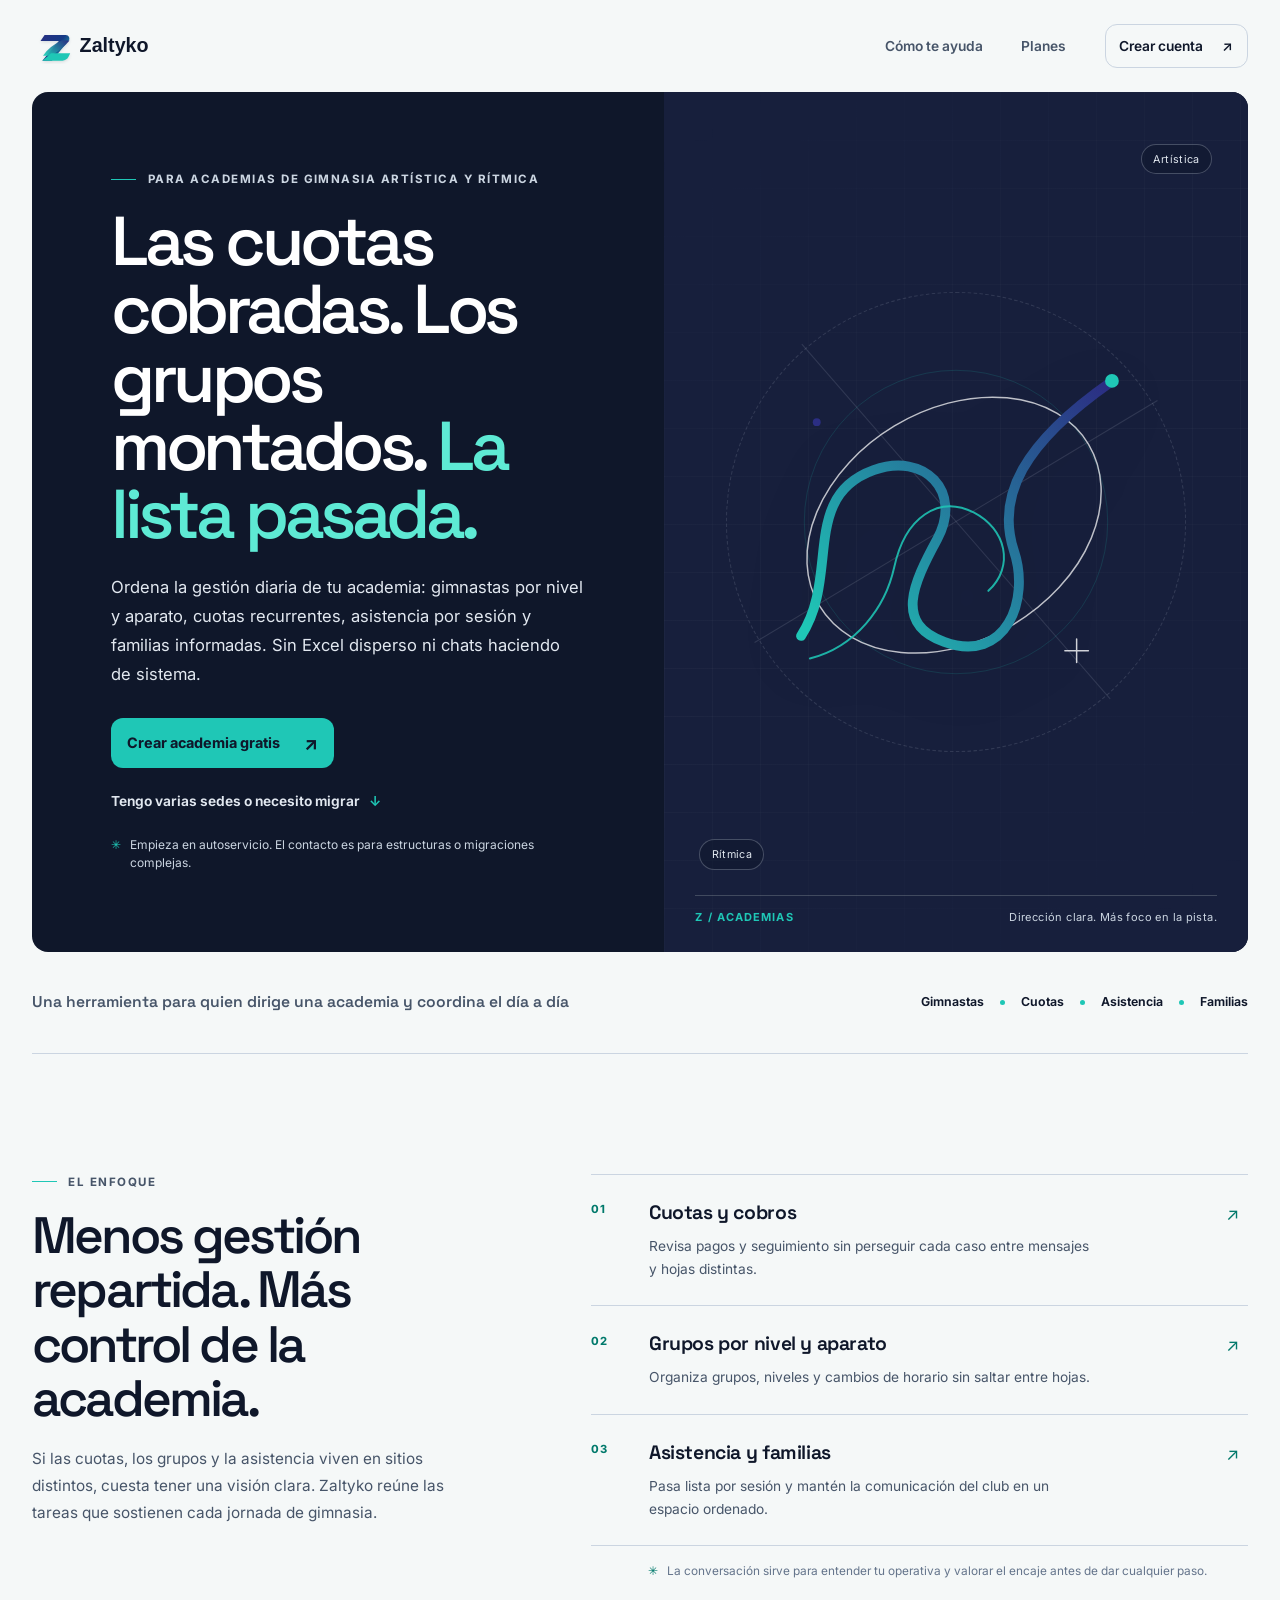
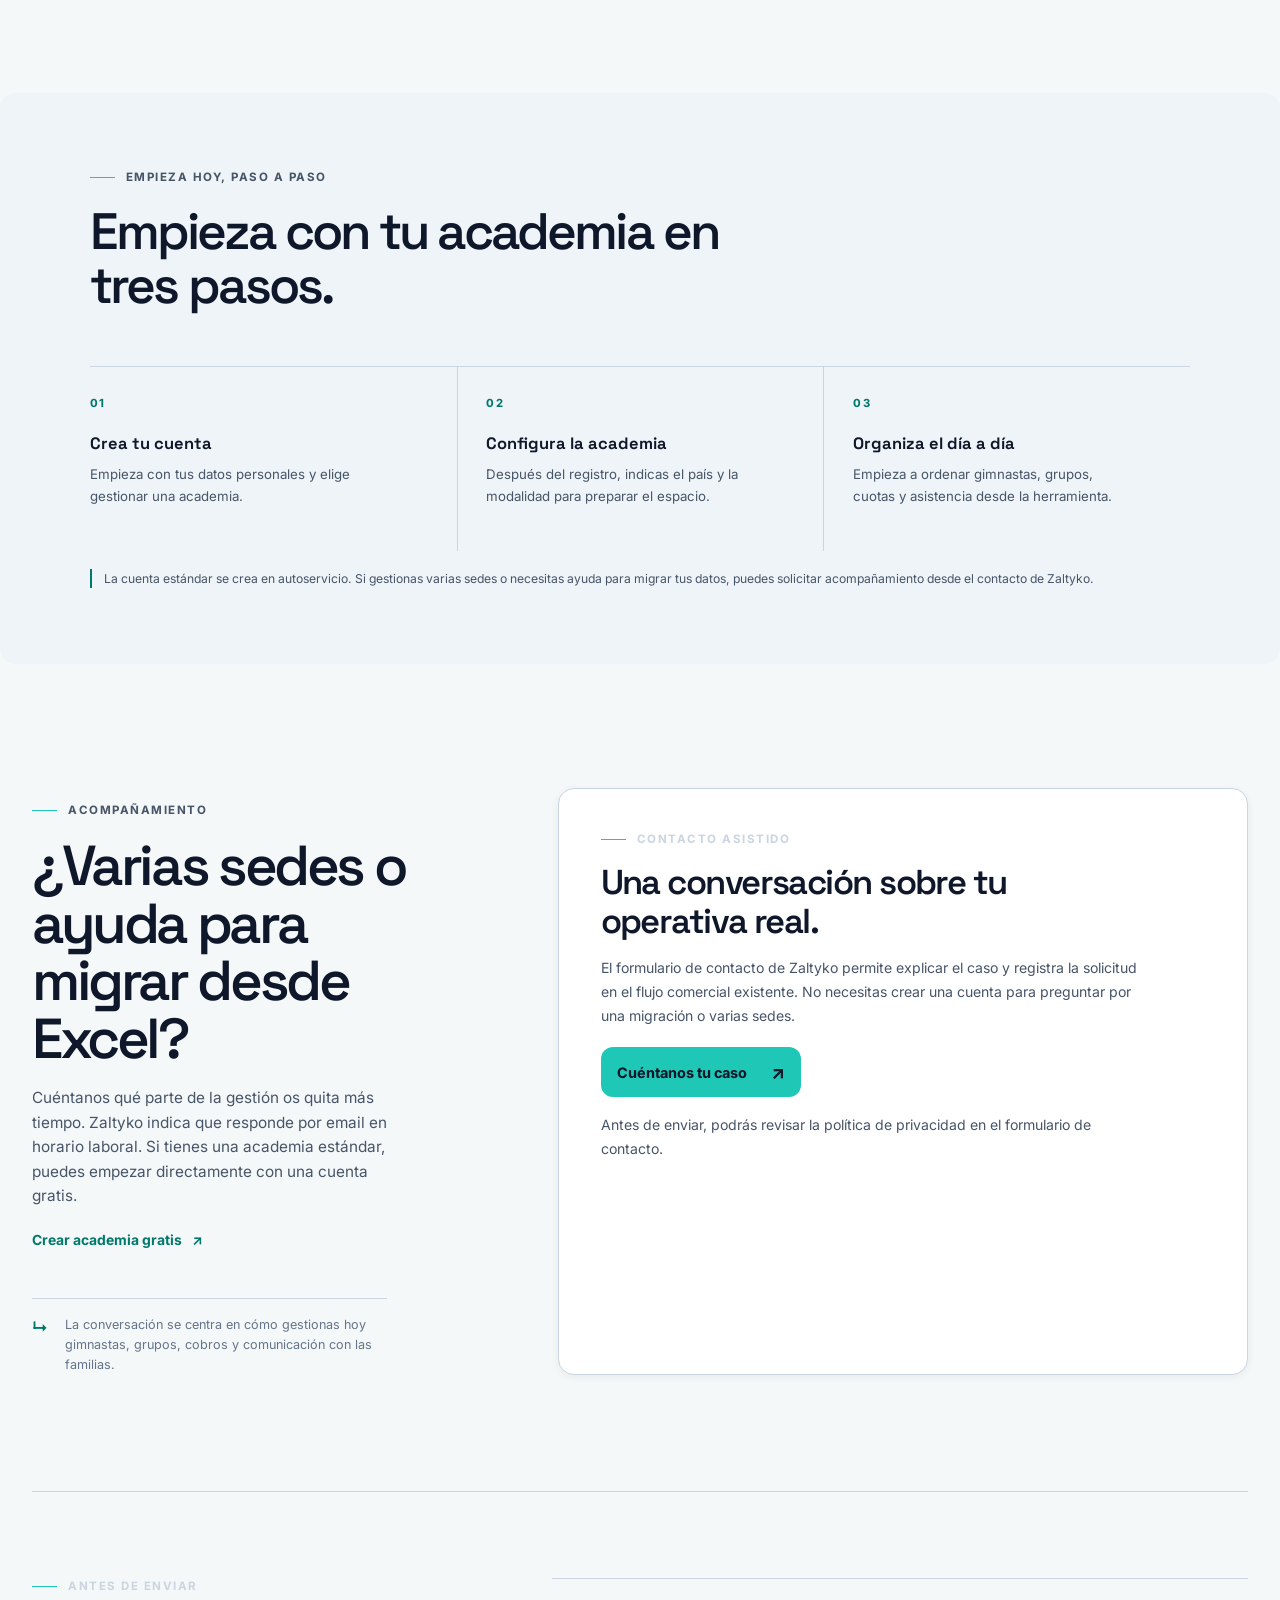
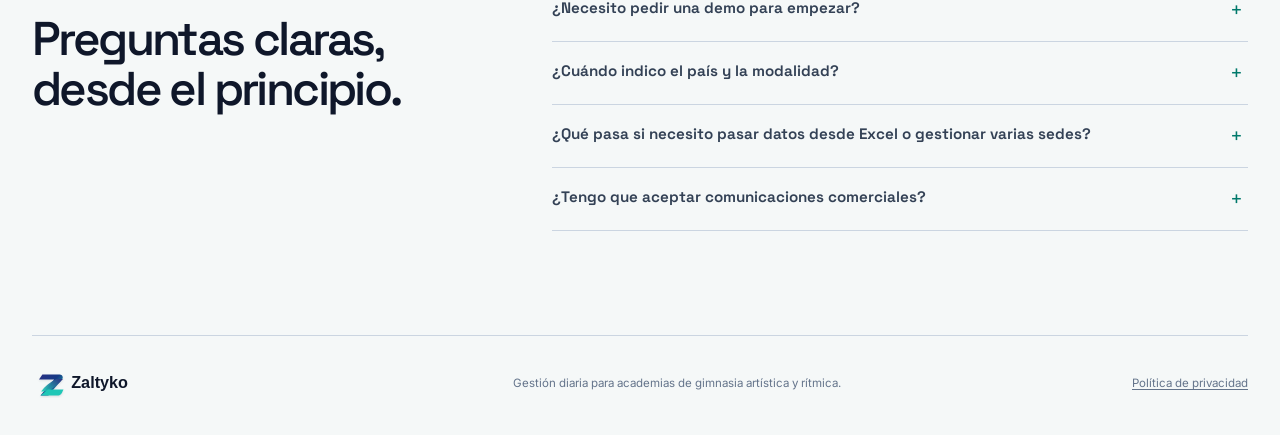
==== commit 28f87b7f: "chore(waitlist): remove local preview notice" ====
--- a/index.html
+++ b/index.html
@@ -9,7 +9,7 @@
     <meta property="og:title" content="Zaltyko para academias de gimnasia" />
     <meta property="og:description" content="Gestión diaria para academias de gimnasia artística y rítmica. Empieza gratis o solicita acompañamiento para una estructura compleja." />
     <title>Zaltyko · Gestión para academias de gimnasia</title>
-    <link rel="icon" href="/public/logo-zaltyko.svg" type="image/svg+xml" />
+    <link rel="icon" href="/logo-zaltyko.svg" type="image/svg+xml" />
     <link rel="preconnect" href="https://fonts.googleapis.com" />
     <link rel="preconnect" href="https://fonts.gstatic.com" crossorigin />
     <link href="https://fonts.googleapis.com/css2?family=Inter:wght@400;500;600;700&family=Space+Grotesk:wght@400;500;600;700&display=swap" rel="stylesheet" />
@@ -19,15 +19,10 @@
   <body>
     <a class="skip-link" href="#solicitud">Saltar a las opciones de contacto</a>
 
-    <div class="preview-bar" role="note">
-      <span class="preview-indicator" aria-hidden="true"></span>
-      Vista previa local · enlaces conectados al flujo actual de Zaltyko
-    </div>
-
     <div class="site-shell">
       <header class="site-header">
         <a class="brand" href="/" aria-label="Zaltyko, inicio">
-          <img src="/public/logo-zaltyko.svg" width="142" height="42" alt="Zaltyko" />
+          <img src="/logo-zaltyko.svg" width="142" height="42" alt="Zaltyko" />
         </a>
         <nav class="header-nav" aria-label="Navegación principal">
           <a href="#enfoque">Cómo te ayuda</a>
@@ -184,7 +179,7 @@
 
       <footer class="site-footer">
         <a class="footer-brand" href="/" aria-label="Zaltyko, volver al inicio">
-          <img src="/public/logo-zaltyko.svg" width="112" height="34" alt="Zaltyko" />
+          <img src="/logo-zaltyko.svg" width="112" height="34" alt="Zaltyko" />
         </a>
         <p>Gestión diaria para academias de gimnasia artística y rítmica.</p>
         <a href="https://zaltyko.com/politica-privacidad">Política de privacidad</a>
--- a/styles.css
+++ b/styles.css
@@ -53,22 +53,6 @@
   transform: translateY(-150%);
 }
 .skip-link:focus { transform: translateY(0); }
-
-.preview-bar {
-  display: flex;
-  min-height: 38px;
-  align-items: center;
-  justify-content: center;
-  gap: .6rem;
-  padding: .4rem 1rem;
-  color: #334155;
-  background: #E2E8F0;
-  font-size: .75rem;
-  font-weight: 650;
-  letter-spacing: .025em;
-  text-align: center;
-}
-.preview-indicator { width: 8px; height: 8px; flex: 0 0 8px; border-radius: 50%; background: #1FC7B6; }
 
 .site-shell { width: min(1240px, calc(100% - 64px)); margin: 0 auto; }
 .site-header { display: flex; min-height: 92px; align-items: center; justify-content: space-between; gap: 2rem; }
@@ -387,7 +371,6 @@
 }
 @media (max-width: 380px) {
   .site-shell { width: calc(100% - 28px); }
-  .preview-bar { font-size: .66rem; }
   .hero-copy { padding-right: 22px; padding-left: 22px; }
   .hero h1 { font-size: 2.62rem; }
   .hero-actions { align-items: flex-start; flex-direction: column; gap: .8rem; }
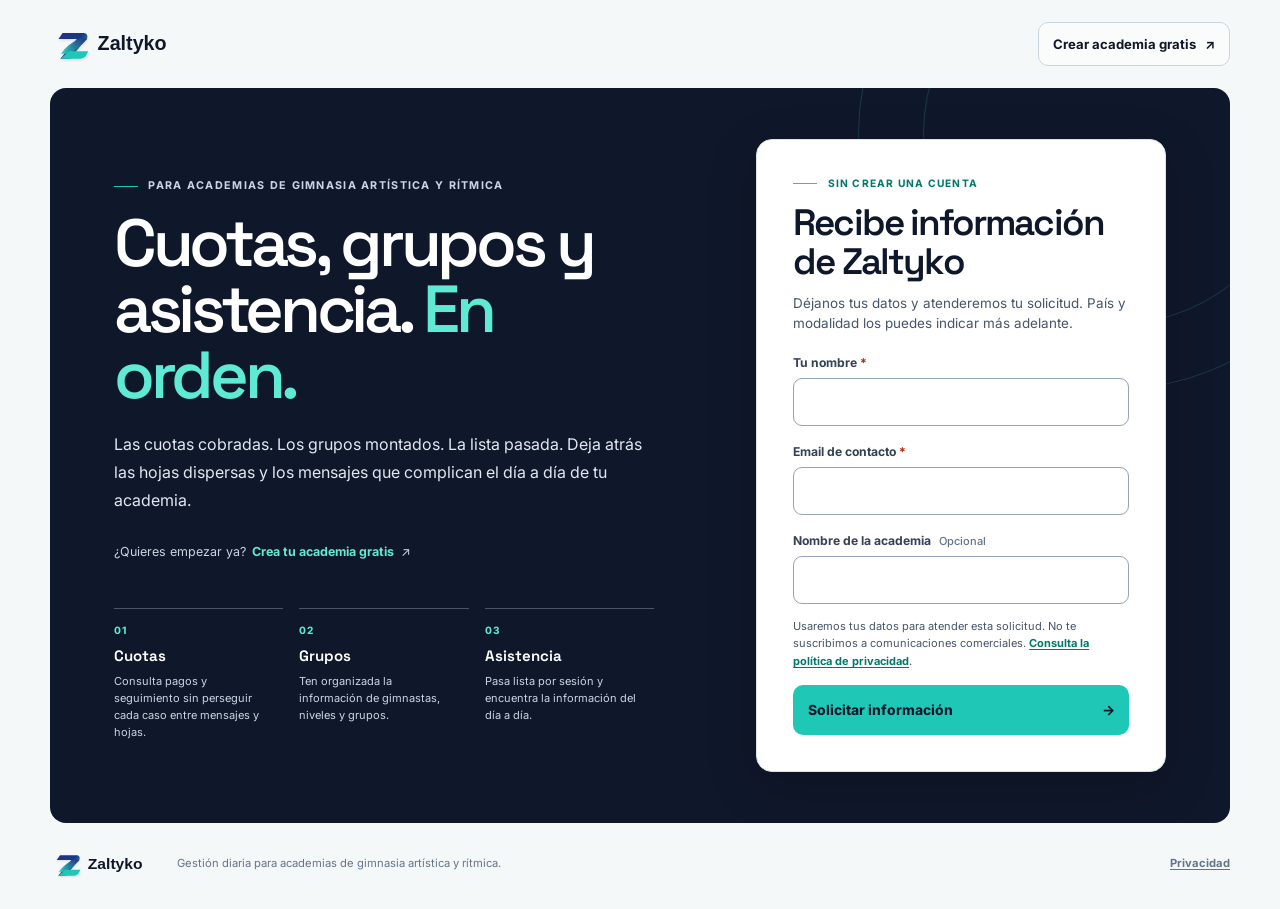
==== commit 8fbad89d: "feat(waitlist): add direct academy lead capture" ====
--- a/index.html
+++ b/index.html
@@ -4,11 +4,11 @@
     <meta charset="utf-8" />
     <meta name="viewport" content="width=device-width, initial-scale=1" />
     <meta name="theme-color" content="#F5F8F8" />
-    <meta name="description" content="Cuotas, grupos y asistencia en orden. Crea tu academia gratis o solicita acompañamiento para una migración compleja o varias sedes." />
+    <meta name="description" content="Cuotas, grupos y asistencia en orden. Solicita información sobre Zaltyko para tu academia de gimnasia artística o rítmica." />
     <meta property="og:type" content="website" />
     <meta property="og:title" content="Zaltyko para academias de gimnasia" />
-    <meta property="og:description" content="Gestión diaria para academias de gimnasia artística y rítmica. Empieza gratis o solicita acompañamiento para una estructura compleja." />
-    <title>Zaltyko · Gestión para academias de gimnasia</title>
+    <meta property="og:description" content="Deja atrás las hojas dispersas y los mensajes para gestionar cuotas, grupos y asistencia." />
+    <title>Zaltyko · Información para academias de gimnasia</title>
     <link rel="icon" href="/logo-zaltyko.svg" type="image/svg+xml" />
     <link rel="preconnect" href="https://fonts.googleapis.com" />
     <link rel="preconnect" href="https://fonts.gstatic.com" crossorigin />
@@ -17,164 +17,83 @@
     <script src="/app.js" defer></script>
   </head>
   <body>
-    <a class="skip-link" href="#solicitud">Saltar a las opciones de contacto</a>
+    <a class="skip-link" href="#solicitud">Ir al formulario</a>
 
     <div class="site-shell">
       <header class="site-header">
         <a class="brand" href="/" aria-label="Zaltyko, inicio">
           <img src="/logo-zaltyko.svg" width="142" height="42" alt="Zaltyko" />
         </a>
-        <nav class="header-nav" aria-label="Navegación principal">
-          <a href="#enfoque">Cómo te ayuda</a>
-          <a data-track-attribution href="https://zaltyko.com/pricing?utm_source=waitlist&amp;utm_medium=referral&amp;utm_campaign=academy_acquisition">Planes</a>
-          <a class="nav-cta" data-track-attribution href="https://zaltyko.com/auth/register?role=owner&amp;utm_source=waitlist&amp;utm_medium=referral&amp;utm_campaign=academy_acquisition">Crear cuenta <span aria-hidden="true">↗</span></a>
-        </nav>
+        <a class="header-link" data-track-attribution href="https://zaltyko.com/auth/register?role=owner">Crear academia gratis <span aria-hidden="true">↗</span></a>
       </header>
 
       <main>
         <section class="hero" aria-labelledby="hero-title">
           <div class="hero-copy">
             <p class="eyebrow"><span class="eyebrow-mark" aria-hidden="true"></span> Para academias de gimnasia artística y rítmica</p>
-            <h1 id="hero-title">Las cuotas cobradas. Los grupos montados. <em>La lista pasada.</em></h1>
-            <p class="hero-lede">
-              Ordena la gestión diaria de tu academia: gimnastas por nivel y aparato, cuotas recurrentes, asistencia por sesión y familias informadas. Sin Excel disperso ni chats haciendo de sistema.
-            </p>
-            <div class="hero-actions">
-              <a class="button button-primary" data-track-attribution href="https://zaltyko.com/auth/register?role=owner&amp;utm_source=waitlist&amp;utm_medium=referral&amp;utm_campaign=academy_acquisition">Crear academia gratis <span aria-hidden="true">↗</span></a>
-              <a class="text-link" href="#solicitud">Tengo varias sedes o necesito migrar <span aria-hidden="true">↓</span></a>
-            </div>
-            <p class="hero-assurance"><span aria-hidden="true">✳</span> Empieza en autoservicio. El contacto es para estructuras o migraciones complejas.</p>
+            <h1 id="hero-title">Cuotas, grupos y asistencia. <em>En orden.</em></h1>
+            <p class="hero-lede">Las cuotas cobradas. Los grupos montados. La lista pasada. Deja atrás las hojas dispersas y los mensajes que complican el día a día de tu academia.</p>
+            <a class="hero-secondary" data-track-attribution href="https://zaltyko.com/auth/register?role=owner">¿Quieres empezar ya? <strong>Crea tu academia gratis</strong> <span aria-hidden="true">↗</span></a>
           </div>
 
-          <div class="hero-visual" aria-hidden="true">
-            <div class="visual-ring ring-one"></div>
-            <div class="visual-ring ring-two"></div>
-            <div class="visual-orbit orbit-one"></div>
-            <div class="visual-orbit orbit-two"></div>
-            <svg class="ribbon-art" viewBox="0 0 520 500" fill="none" role="presentation" focusable="false">
-              <defs>
-                <linearGradient id="ribbon-main" x1="112" y1="362" x2="403" y2="101" gradientUnits="userSpaceOnUse">
-                  <stop stop-color="#1FC7B6" />
-                  <stop offset="1" stop-color="#2B2E83" />
-                </linearGradient>
-              </defs>
-              <ellipse cx="258" cy="253" rx="160" ry="118" transform="rotate(-31 258 253)" stroke="white" stroke-opacity=".72" stroke-width="1.5" />
-              <path d="M102 366C142 305 101 224 176 197C228 178 267 219 241 267C216 313 197 354 248 372C311 395 336 329 319 279C301 224 328 170 418 107" stroke="url(#ribbon-main)" stroke-width="10" stroke-linecap="round" />
-              <path d="M111 389C158 377 188 337 197 296C208 245 242 222 278 240C311 257 320 295 293 320" stroke="#1FC7B6" stroke-opacity=".88" stroke-width="2" stroke-linecap="round" />
-              <circle cx="419" cy="106" r="7" fill="#1FC7B6" />
-              <circle cx="118" cy="148" r="4" fill="#2B2E83" />
-              <path d="M371 381H395M383 369V393" stroke="white" stroke-opacity=".8" stroke-width="1.5" stroke-linecap="round" />
-            </svg>
-            <div class="visual-caption">
-              <span class="caption-index">Z / ACADEMIAS</span>
-              <span>Dirección clara. Más foco en la pista.</span>
-            </div>
-            <span class="visual-tag tag-top">Artística</span>
-            <span class="visual-tag tag-bottom">Rítmica</span>
+          <section class="form-card" id="solicitud" aria-labelledby="form-title">
+            <p class="eyebrow"><span class="eyebrow-mark" aria-hidden="true"></span> Sin crear una cuenta</p>
+            <h2 id="form-title">Recibe información de Zaltyko</h2>
+            <p class="form-intro">Déjanos tus datos y atenderemos tu solicitud. País y modalidad los puedes indicar más adelante.</p>
+
+            <form id="academy-interest-form" method="post" action="/api/contact" novalidate>
+              <div class="field">
+                <label for="name">Tu nombre <span aria-hidden="true">*</span></label>
+                <input id="name" name="name" type="text" autocomplete="name" minlength="2" maxlength="100" required aria-describedby="name-error" />
+                <span class="field-error" id="name-error"></span>
+              </div>
+              <div class="field">
+                <label for="email">Email de contacto <span aria-hidden="true">*</span></label>
+                <input id="email" name="email" type="email" autocomplete="email" maxlength="254" required aria-describedby="email-error" />
+                <span class="field-error" id="email-error"></span>
+              </div>
+              <div class="field">
+                <label for="academy">Nombre de la academia <span class="optional">Opcional</span></label>
+                <input id="academy" name="academy" type="text" autocomplete="organization" maxlength="140" />
+              </div>
+
+              <div class="trap-field" aria-hidden="true">
+                <label for="website">No rellenes este campo</label>
+                <input id="website" name="website" type="text" tabindex="-1" autocomplete="off" />
+              </div>
+
+              <p class="privacy-note">Usaremos tus datos para atender esta solicitud. No te suscribimos a comunicaciones comerciales. <a href="https://zaltyko.com/politica-privacidad" target="_blank" rel="noreferrer">Consulta la política de privacidad</a>.</p>
+              <button class="button button-submit" id="submit-button" type="submit" disabled><span>Solicitar información</span><span aria-hidden="true">→</span></button>
+              <p class="form-feedback" id="form-feedback" role="alert" hidden></p>
+            </form>
+
+            <section class="success-panel" id="success-panel" aria-labelledby="success-title" tabindex="-1" hidden>
+              <span class="success-mark" aria-hidden="true">✓</span>
+              <div>
+                <p class="eyebrow">Solicitud guardada</p>
+                <h3 id="success-title">Gracias. Ya tenemos tus datos.</h3>
+                <p>Zaltyko te ayuda a tener cuotas, grupos y asistencia en un mismo lugar. Puedes empezar a conocerlo creando tu academia gratis.</p>
+                <a class="success-link" data-track-attribution href="https://zaltyko.com/auth/register?role=owner">Crear academia gratis <span aria-hidden="true">↗</span></a>
+              </div>
+            </section>
+          </section>
+
+          <div class="focus-list" aria-label="Qué puedes ordenar con Zaltyko">
+            <article class="focus-item">
+              <span class="focus-number" aria-hidden="true">01</span>
+              <div><h2>Cuotas</h2><p>Consulta pagos y seguimiento sin perseguir cada caso entre mensajes y hojas.</p></div>
+            </article>
+            <article class="focus-item">
+              <span class="focus-number" aria-hidden="true">02</span>
+              <div><h2>Grupos</h2><p>Ten organizada la información de gimnastas, niveles y grupos.</p></div>
+            </article>
+            <article class="focus-item">
+              <span class="focus-number" aria-hidden="true">03</span>
+              <div><h2>Asistencia</h2><p>Pasa lista por sesión y encuentra la información del día a día.</p></div>
+            </article>
           </div>
         </section>
-
-        <div class="audience-strip" aria-label="Especialidad">
-          <p>Una herramienta para quien dirige una academia y coordina el día a día</p>
-          <div><span>Gimnastas</span><i aria-hidden="true"></i><span>Cuotas</span><i aria-hidden="true"></i><span>Asistencia</span><i aria-hidden="true"></i><span>Familias</span></div>
-        </div>
-
-        <section class="focus-section" id="enfoque" aria-labelledby="focus-title">
-          <div class="section-intro">
-            <p class="eyebrow eyebrow-light"><span class="eyebrow-mark" aria-hidden="true"></span> El enfoque</p>
-            <h2 id="focus-title">Menos gestión repartida. Más control de la academia.</h2>
-            <p>Si las cuotas, los grupos y la asistencia viven en sitios distintos, cuesta tener una visión clara. Zaltyko reúne las tareas que sostienen cada jornada de gimnasia.</p>
-          </div>
-          <div class="focus-list">
-            <article class="focus-item">
-              <span class="focus-number">01</span>
-              <div><h3>Cuotas y cobros</h3><p>Revisa pagos y seguimiento sin perseguir cada caso entre mensajes y hojas distintas.</p></div>
-              <span class="focus-arrow" aria-hidden="true">↗</span>
-            </article>
-            <article class="focus-item">
-              <span class="focus-number">02</span>
-              <div><h3>Grupos por nivel y aparato</h3><p>Organiza grupos, niveles y cambios de horario sin saltar entre hojas.</p></div>
-              <span class="focus-arrow" aria-hidden="true">↗</span>
-            </article>
-            <article class="focus-item">
-              <span class="focus-number">03</span>
-              <div><h3>Asistencia y familias</h3><p>Pasa lista por sesión y mantén la comunicación del club en un espacio ordenado.</p></div>
-              <span class="focus-arrow" aria-hidden="true">↗</span>
-            </article>
-          </div>
-          <p class="focus-note"><span aria-hidden="true">✳</span> La conversación sirve para entender tu operativa y valorar el encaje antes de dar cualquier paso.</p>
-        </section>
-
-        <section class="start-section" id="como-empezar" aria-labelledby="start-title">
-          <div class="start-heading">
-            <p class="eyebrow"><span class="eyebrow-mark" aria-hidden="true"></span> Empieza hoy, paso a paso</p>
-            <h2 id="start-title">Empieza con tu academia en tres pasos.</h2>
-          </div>
-          <div class="steps">
-            <article class="step">
-              <span class="step-number">01</span>
-              <h3>Crea tu cuenta</h3>
-              <p>Empieza con tus datos personales y elige gestionar una academia.</p>
-            </article>
-            <article class="step">
-              <span class="step-number">02</span>
-              <h3>Configura la academia</h3>
-              <p>Después del registro, indicas el país y la modalidad para preparar el espacio.</p>
-            </article>
-            <article class="step">
-              <span class="step-number">03</span>
-              <h3>Organiza el día a día</h3>
-              <p>Empieza a ordenar gimnastas, grupos, cuotas y asistencia desde la herramienta.</p>
-            </article>
-          </div>
-          <p class="start-note">La cuenta estándar se crea en autoservicio. Si gestionas varias sedes o necesitas ayuda para migrar tus datos, puedes solicitar acompañamiento desde el contacto de Zaltyko.</p>
-        </section>
-
-        <section class="form-section" id="solicitud" aria-labelledby="form-title">
-          <div class="form-intro">
-            <p class="eyebrow eyebrow-light"><span class="eyebrow-mark" aria-hidden="true"></span> Acompañamiento</p>
-            <h2 id="form-title">¿Varias sedes o ayuda para migrar desde Excel?</h2>
-            <p>Cuéntanos qué parte de la gestión os quita más tiempo. Zaltyko indica que responde por email en horario laboral. Si tienes una academia estándar, puedes empezar directamente con una cuenta gratis.</p>
-            <a class="form-self-serve" data-track-attribution href="https://zaltyko.com/auth/register?role=owner&amp;utm_source=waitlist&amp;utm_medium=referral&amp;utm_campaign=academy_acquisition">Crear academia gratis <span aria-hidden="true">↗</span></a>
-            <div class="form-promise">
-              <span class="promise-icon" aria-hidden="true">↳</span>
-              <p>La conversación se centra en cómo gestionas hoy gimnastas, grupos, cobros y comunicación con las familias.</p>
-            </div>
-          </div>
-
-          <div class="form-card contact-handoff">
-            <p class="eyebrow"><span class="eyebrow-mark" aria-hidden="true"></span> Contacto asistido</p>
-            <h3>Una conversación sobre tu operativa real.</h3>
-            <p>El formulario de contacto de Zaltyko permite explicar el caso y registra la solicitud en el flujo comercial existente. No necesitas crear una cuenta para preguntar por una migración o varias sedes.</p>
-            <a class="button button-primary" data-track-attribution href="https://zaltyko.com/contact?type=migracion&amp;utm_source=waitlist&amp;utm_medium=referral&amp;utm_campaign=academy_acquisition">Cuéntanos tu caso <span aria-hidden="true">↗</span></a>
-            <p class="form-privacy-note">Antes de enviar, podrás revisar la política de privacidad en el formulario de contacto.</p>
-          </div>
-        </section>
-
-        <section class="faq-section" aria-labelledby="faq-title">
-          <div class="faq-heading">
-            <p class="eyebrow"><span class="eyebrow-mark" aria-hidden="true"></span> Antes de enviar</p>
-            <h2 id="faq-title">Preguntas claras, desde el principio.</h2>
-          </div>
-          <div class="faq-list">
-            <details>
-              <summary>¿Necesito pedir una demo para empezar?</summary>
-              <p>No. Puedes crear tu academia gratis y empezar en autoservicio. El formulario de contacto es para operaciones multi-sede o migraciones complejas.</p>
-            </details>
-            <details>
-              <summary>¿Cuándo indico el país y la modalidad?</summary>
-              <p>Primero creas tu cuenta personal. Al configurar la academia, el flujo de alta pide el país base y la modalidad; así no añadimos esas preguntas al registro inicial.</p>
-            </details>
-            <details>
-              <summary>¿Qué pasa si necesito pasar datos desde Excel o gestionar varias sedes?</summary>
-              <p>Cuéntanos tu caso desde el <a data-track-attribution href="https://zaltyko.com/contact?type=migracion&amp;utm_source=waitlist&amp;utm_medium=referral&amp;utm_campaign=academy_acquisition">formulario de contacto</a> y el equipo valorará contigo el siguiente paso.</p>
-            </details>
-            <details>
-              <summary>¿Tengo que aceptar comunicaciones comerciales?</summary>
-              <p>No. El formulario de contacto sirve para responder a tu mensaje; no incluye una suscripción a novedades comerciales.</p>
-            </details>
-          </div>
-        </section>
+        <noscript><p class="noscript-note">Activa JavaScript para enviar la solicitud. También puedes <a href="https://zaltyko.com/auth/register?role=owner">crear tu academia gratis</a>.</p></noscript>
       </main>
 
       <footer class="site-footer">
@@ -182,10 +101,8 @@
           <img src="/logo-zaltyko.svg" width="112" height="34" alt="Zaltyko" />
         </a>
         <p>Gestión diaria para academias de gimnasia artística y rítmica.</p>
-        <a href="https://zaltyko.com/politica-privacidad">Política de privacidad</a>
+        <a href="https://zaltyko.com/politica-privacidad">Privacidad</a>
       </footer>
     </div>
-
-    <noscript><p class="noscript-note">Los enlaces de esta página te llevan al registro y al formulario de contacto de Zaltyko.</p></noscript>
   </body>
 </html>
--- a/styles.css
+++ b/styles.css
@@ -1,404 +1,140 @@
 :root {
   color-scheme: light;
-  --ink: #0F172A;
+  --ink: #0f172a;
   --ink-soft: #475569;
-  --muted: #64748B;
-  --paper: #F5F8F8;
-  --white: #FFFFFF;
-  --line: #CBD5E1;
-  --electric-teal: #1FC7B6;
-  --deep-teal: #00796B;
-  --indigo: #2B2E83;
-  --coral: #FF6B57;
-  --dark: #0F172A;
-  --dark-soft: #2B2E83;
+  --muted: #64748b;
+  --paper: #f5f8f8;
+  --white: #fff;
+  --line: #cbd5e1;
+  --teal: #1fc7b6;
+  --deep-teal: #00796b;
+  --indigo: #2b2e83;
+  --coral: #b42318;
   --font-display: "Space Grotesk", "Inter", Arial, sans-serif;
   --font-body: "Inter", Arial, sans-serif;
-  --radius-card: 16px;
-  --radius-button: 12px;
-  --radius-input: 10px;
+  --radius: 16px;
   font-family: var(--font-body);
 }
 
 * { box-sizing: border-box; }
-html { scroll-behavior: smooth; background: var(--paper); }
-body {
-  margin: 0;
-  color: var(--ink);
-  background: var(--paper);
-  font-family: var(--font-body);
-  line-height: 1.6;
-  -webkit-font-smoothing: antialiased;
-}
+html { min-width: 320px; scroll-behavior: smooth; background: var(--paper); }
+body { margin: 0; color: var(--ink); background: var(--paper); font-family: var(--font-body); line-height: 1.6; -webkit-font-smoothing: antialiased; }
 a { color: inherit; text-underline-offset: .2em; }
-button, input, select { font: inherit; }
-a:focus-visible, button:focus-visible, input:focus-visible, select:focus-visible, summary:focus-visible {
-  outline: 3px solid #1FC7B6;
-  outline-offset: 4px;
-}
+button, input { font: inherit; }
 [hidden] { display: none !important; }
+a:focus-visible, button:focus-visible, input:focus-visible { outline: 3px solid var(--deep-teal); outline-offset: 3px; }
 
-.skip-link {
-  position: absolute;
-  z-index: 20;
-  top: .55rem;
-  left: .55rem;
-  display: inline-flex;
-  min-height: 44px;
-  align-items: center;
-  border-radius: var(--radius-button);
-  padding: .65rem 1rem;
-  color: var(--white);
-  background: var(--dark);
-  transform: translateY(-150%);
-}
+.skip-link { position: absolute; z-index: 10; top: .5rem; left: .5rem; display: inline-flex; min-height: 44px; align-items: center; border-radius: 10px; padding: .6rem 1rem; color: var(--white); background: var(--ink); transform: translateY(-150%); }
 .skip-link:focus { transform: translateY(0); }
+.site-shell { width: min(1180px, calc(100% - 64px)); margin: 0 auto; }
+.site-header { display: flex; min-height: 88px; align-items: center; justify-content: space-between; gap: 1rem; }
+.brand, .footer-brand { display: inline-flex; align-items: center; text-decoration: none; }
+.brand img { display: block; width: 136px; height: auto; }
+.header-link { display: inline-flex; min-height: 44px; align-items: center; gap: .6rem; border: 1px solid var(--line); border-radius: 10px; padding: .5rem .85rem; color: var(--ink); font-size: .82rem; font-weight: 700; text-decoration: none; background: rgba(255,255,255,.55); }
+.header-link:hover { border-color: var(--deep-teal); background: #e6fffb; }
 
-.site-shell { width: min(1240px, calc(100% - 64px)); margin: 0 auto; }
-.site-header { display: flex; min-height: 92px; align-items: center; justify-content: space-between; gap: 2rem; }
-.brand { display: inline-flex; align-items: center; text-decoration: none; }
-.brand img { display: block; width: 136px; height: auto; }
-.header-nav { display: flex; align-items: center; gap: clamp(1.4rem, 3vw, 2.7rem); }
-.header-nav a { color: #475569; font-size: .86rem; font-weight: 600; text-decoration: none; }
-.header-nav a:hover { color: var(--deep-teal); }
-.header-nav .nav-cta { display: inline-flex; min-height: 44px; align-items: center; gap: 1.2rem; border: 1px solid #CBD5E1; border-radius: var(--radius-button); padding: .55rem .85rem; color: var(--ink); }
-.header-nav .nav-cta:hover { border-color: var(--deep-teal); background: #E6FFFB; }
+.hero { position: relative; display: grid; grid-template-columns: minmax(0, 1.08fr) minmax(360px, .82fr); grid-template-areas: "copy form" "focus form"; align-items: center; column-gap: clamp(44px, 8vw, 104px); row-gap: 30px; padding: clamp(32px, 4vw, 58px) clamp(28px, 5vw, 70px); overflow: hidden; border-radius: var(--radius); color: var(--white); background: var(--ink); }
+.hero::before, .hero::after { position: absolute; z-index: 0; border: 1px solid rgba(94,234,212,.16); border-radius: 50%; content: ""; pointer-events: none; }
+.hero::before { top: -210px; right: -140px; width: 510px; height: 510px; }
+.hero::after { top: -145px; right: -75px; width: 380px; height: 380px; }
+.hero-copy, .form-card, .focus-list { position: relative; z-index: 1; }
+.hero-copy { grid-area: copy; align-self: end; padding: 18px 0 0; }
+.eyebrow { display: flex; align-items: center; gap: .65rem; margin: 0 0 1.05rem; color: #cbd5e1; font-size: .67rem; font-weight: 720; letter-spacing: .12em; line-height: 1.5; text-transform: uppercase; }
+.eyebrow-mark { display: inline-block; width: 24px; height: 1px; flex: 0 0 auto; background: var(--teal); }
+.hero h1 { max-width: 650px; margin: 0; font-family: var(--font-display); font-size: clamp(3rem, 5.2vw, 4.8rem); font-weight: 560; letter-spacing: -.065em; line-height: .99; }
+.hero h1 em { color: #5eead4; font-style: normal; }
+.hero-lede { max-width: 570px; margin: 1.35rem 0 0; color: #e2e8f0; font-size: clamp(.96rem, 1.25vw, 1.08rem); line-height: 1.75; }
+.hero-secondary { display: inline-flex; min-height: 44px; align-items: center; flex-wrap: wrap; gap: .25rem .4rem; margin-top: 1rem; color: #cbd5e1; font-size: .78rem; text-decoration: none; }
+.hero-secondary strong { color: #5eead4; }
+.hero-secondary:hover strong, .success-link:hover { text-decoration: underline; text-underline-offset: .2em; }
 
-.hero {
-  display: grid;
-  min-height: 570px;
-  grid-template-columns: minmax(0, 1.04fr) minmax(410px, .96fr);
-  align-items: stretch;
-  overflow: hidden;
-  border-radius: var(--radius-card);
-  color: var(--white);
-  background: var(--dark);
-}
-.hero-copy {
-  position: relative;
-  z-index: 2;
-  display: flex;
-  flex-direction: column;
-  align-items: flex-start;
-  justify-content: center;
-  padding: clamp(42px, 6.2vw, 82px);
-}
-.eyebrow {
-  display: flex;
-  align-items: center;
-  gap: .7rem;
-  margin: 0 0 1.2rem;
-  color: #CBD5E1;
-  font-size: .72rem;
-  font-weight: 720;
-  letter-spacing: .13em;
-  line-height: 1.4;
-  text-transform: uppercase;
-}
-.eyebrow-mark { display: inline-block; width: 25px; height: 1px; background: #1FC7B6; }
-.hero h1 {
-  max-width: 660px;
-  margin: 0;
-  font-family: var(--font-display);
-  font-size: clamp(3.25rem, 5.4vw, 5.1rem);
-  font-weight: 560;
-  letter-spacing: -.065em;
-  line-height: .99;
-}
-.hero h1 em { color: #5EEAD4; font-style: normal; }
-.hero-lede {
-  max-width: 570px;
-  margin: 1.5rem 0 0;
-  color: #E2E8F0;
-  font-size: clamp(1rem, 1.3vw, 1.11rem);
-  line-height: 1.75;
-}
-.hero-actions { display: flex; flex-wrap: wrap; align-items: center; gap: 1.4rem; margin-top: 1.8rem; }
-.button {
-  display: inline-flex;
-  min-height: 50px;
-  align-items: center;
-  justify-content: space-between;
-  gap: 1.5rem;
-  border: 0;
-  border-radius: var(--radius-button);
-  padding: .75rem 1rem;
-  color: var(--ink);
-  font-size: .9rem;
-  font-weight: 730;
-  text-align: left;
-  text-decoration: none;
-  cursor: pointer;
-  transition: background .18s ease, transform .18s ease;
-}
-.button-primary, .button-submit { background: var(--electric-teal); }
-.button-primary:hover, .button-submit:hover { background: #99F6E4; }
-.button:active { transform: translateY(1px); }
-.button-primary span, .button-icon { font-size: 1.15rem; line-height: 1; }
-.text-link { color: #E2E8F0; font-size: .86rem; font-weight: 650; text-decoration: none; }
-.text-link span { padding-left: .35rem; color: #1FC7B6; }
-.text-link:hover { color: #5EEAD4; }
-.hero-assurance { display: flex; align-items: flex-start; gap: .55rem; margin: 1.5rem 0 0; color: #CBD5E1; font-size: .75rem; line-height: 1.5; }
-.hero-assurance span { color: #1FC7B6; }
-
-.hero-visual {
-  position: relative;
-  display: grid;
-  min-height: 500px;
-  place-items: center;
-  overflow: hidden;
-  background: #171F3C;
-}
-.hero-visual::after {
-  position: absolute;
-  inset: 0;
-  background-image: linear-gradient(rgba(203, 213, 225, .035) 1px, transparent 1px), linear-gradient(90deg, rgba(203, 213, 225, .035) 1px, transparent 1px);
-  background-size: 48px 48px;
-  content: "";
-  mask-image: linear-gradient(145deg, transparent 3%, #000 48%, transparent 95%);
-}
-.visual-ring { position: absolute; width: min(72%, 390px); aspect-ratio: 1; border: 1px solid rgba(31, 199, 182, .2); border-radius: 50%; }
-.ring-one { transform: scale(.78); }
-.ring-two { transform: scale(1.18); border-style: dashed; border-color: rgba(203, 213, 225, .14); }
-.visual-orbit { position: absolute; width: min(82%, 470px); height: 1px; background: rgba(203, 213, 225, .14); }
-.orbit-one { transform: rotate(-31deg); }
-.orbit-two { transform: rotate(49deg); }
-.ribbon-art { position: relative; z-index: 1; display: block; width: min(94%, 510px); filter: drop-shadow(0 18px 32px rgba(0,0,0,.15)); }
-.visual-caption {
-  position: absolute;
-  z-index: 2;
-  right: 31px;
-  bottom: 25px;
-  left: 31px;
-  display: flex;
-  justify-content: space-between;
-  gap: 1rem;
-  border-top: 1px solid rgba(236, 244, 235, .2);
-  padding-top: .8rem;
-  color: #CBD5E1;
-  font-size: .69rem;
-  letter-spacing: .035em;
-}
-.caption-index { color: #1FC7B6; font-weight: 700; letter-spacing: .1em; }
-.visual-tag { position: absolute; z-index: 2; border: 1px solid rgba(203, 213, 225, .28); border-radius: 99px; padding: .35rem .7rem; color: #E2E8F0; background: rgba(15, 23, 42, .46); font-size: .67rem; letter-spacing: .035em; }
-.tag-top { top: 52px; right: 36px; }
-.tag-bottom { bottom: 82px; left: 35px; }
-
-.audience-strip { display: flex; min-height: 102px; align-items: center; justify-content: space-between; gap: 2rem; border-bottom: 1px solid var(--line); }
-.audience-strip p { margin: 0; color: #475569; font-family: var(--font-display); font-size: .98rem; font-weight: 600; }
-.audience-strip div { display: flex; align-items: center; gap: 1rem; color: var(--ink); font-size: .77rem; font-weight: 650; }
-.audience-strip i { width: 5px; height: 5px; border-radius: 50%; background: var(--electric-teal); }
-
-.focus-section { display: grid; grid-template-columns: minmax(260px, .82fr) minmax(0, 1.18fr); column-gap: clamp(44px, 8vw, 110px); padding: 120px 0 112px; }
-.section-intro { align-self: start; max-width: 440px; }
-.eyebrow-light { color: #475569; }
-.section-intro h2, .start-heading h2, .faq-heading h2 {
-  margin: 0;
-  font-family: var(--font-display);
-  font-size: clamp(2.35rem, 4vw, 3.55rem);
-  font-weight: 560;
-  letter-spacing: -.055em;
-  line-height: 1.06;
-}
-.section-intro > p:last-child { max-width: 420px; margin: 1.25rem 0 0; color: var(--ink-soft); font-size: .96rem; line-height: 1.75; }
-.focus-list { align-self: center; border-top: 1px solid #CBD5E1; }
-.focus-item { display: grid; grid-template-columns: 42px 1fr 22px; gap: 1rem; align-items: start; border-bottom: 1px solid #CBD5E1; padding: 1.45rem 0 1.55rem; }
-.focus-number { padding-top: .2rem; color: #00796B; font-size: .7rem; font-weight: 750; letter-spacing: .1em; }
-.focus-item h3 { margin: 0; font-family: var(--font-display); font-size: 1.21rem; font-weight: 650; letter-spacing: -.02em; }
-.focus-item p { max-width: 450px; margin: .38rem 0 0; color: var(--ink-soft); font-size: .86rem; line-height: 1.65; }
-.focus-arrow { padding-top: .1rem; color: #00796B; font-size: 1.08rem; }
-.focus-note { grid-column: 2; display: flex; gap: .55rem; margin: 1rem 0 0 57px; color: #64748B; font-size: .74rem; }
-.focus-note span { color: var(--deep-teal); }
-
-.start-section { margin: 0 -32px; border-radius: var(--radius-card); padding: clamp(42px, 6vw, 76px) clamp(36px, 7vw, 96px); background: #EEF4F7; }
-.start-heading { max-width: 720px; }
-.start-heading .eyebrow { color: #475569; }
-.start-heading h2 { max-width: 690px; font-size: clamp(2.2rem, 4vw, 3.4rem); }
-.steps { display: grid; grid-template-columns: repeat(3, 1fr); gap: 0; margin-top: 3.3rem; border-top: 1px solid #CBD5E1; }
-.step { min-height: 184px; padding: 1.35rem 1.8rem 1rem 0; }
-.step + .step { border-left: 1px solid #CBD5E1; padding-left: 1.8rem; }
-.step-number { display: inline-block; margin-bottom: 1.15rem; color: #00796B; font-size: .7rem; font-weight: 750; letter-spacing: .12em; }
-.step h3 { margin: 0; font-family: var(--font-display); font-size: 1.03rem; font-weight: 670; }
-.step p { max-width: 260px; margin: .42rem 0 0; color: #475569; font-size: .83rem; line-height: 1.65; }
-.start-note { margin: 1.1rem 0 0; border-left: 2px solid #00796B; padding-left: .8rem; color: #475569; font-size: .76rem; line-height: 1.6; }
-
-.form-section { display: grid; grid-template-columns: minmax(260px, .76fr) minmax(0, 1.24fr); gap: clamp(42px, 8vw, 108px); padding: 124px 0 116px; scroll-margin-top: 22px; }
-.form-intro { align-self: start; padding-top: 14px; }
-.form-intro h2 { max-width: 430px; margin: 0; font-family: var(--font-display); font-size: clamp(2.8rem, 4.4vw, 4rem); font-weight: 560; letter-spacing: -.06em; line-height: 1.02; }
-.form-intro > p:not(.eyebrow) { max-width: 380px; margin: 1.2rem 0 0; color: var(--ink-soft); font-size: .96rem; }
-.form-self-serve { display: inline-flex; min-height: 44px; align-items: center; gap: .6rem; margin-top: .6rem; color: var(--deep-teal); font-size: .87rem; font-weight: 700; text-decoration: none; }
-.form-self-serve:hover { text-decoration: underline; text-underline-offset: .2em; }
-.form-promise { display: grid; grid-template-columns: 22px 1fr; gap: .7rem; max-width: 355px; margin-top: 2.2rem; border-top: 1px solid #CBD5E1; padding-top: 1rem; }
-.promise-icon { color: #00796B; font-size: 1rem; font-weight: 700; }
-.form-promise p { margin: 0; color: #64748B; font-size: .79rem; line-height: 1.6; }
-.form-card { min-width: 0; border: 1px solid #CBD5E1; border-radius: var(--radius-card); padding: clamp(24px, 4vw, 42px); background: var(--white); box-shadow: 0 2px 8px rgba(15, 23, 42, .06); }
-.contact-handoff { display: flex; flex-direction: column; align-items: flex-start; gap: 1rem; }
-.contact-handoff .eyebrow { margin: 0; }
-.contact-handoff h3 { max-width: 460px; margin: 0; color: var(--ink); font-family: var(--font-display); font-size: clamp(1.6rem, 2.7vw, 2.25rem); font-weight: 600; letter-spacing: -.045em; line-height: 1.12; }
-.contact-handoff > p:not(.eyebrow) { max-width: 540px; margin: 0; color: var(--ink-soft); font-size: .88rem; line-height: 1.7; }
-.contact-handoff .button { margin-top: .2rem; }
-.contact-handoff .form-privacy-note { max-width: 440px; margin-top: 0; }
-.form-grid { display: grid; grid-template-columns: 1fr 1fr; gap: 1.15rem 1rem; }
+.form-card { grid-area: form; width: 100%; max-width: 500px; justify-self: end; border: 1px solid #dbe4e7; border-radius: var(--radius); padding: clamp(23px, 3vw, 36px); color: var(--ink); background: var(--white); box-shadow: 0 14px 50px rgba(0,0,0,.18); }
+.form-card > .eyebrow { margin-bottom: .7rem; color: var(--deep-teal); font-size: .64rem; }
+.form-card h2 { margin: 0; font-family: var(--font-display); font-size: clamp(1.8rem, 3vw, 2.3rem); font-weight: 600; letter-spacing: -.05em; line-height: 1.08; }
+.form-intro { margin: .65rem 0 1.15rem; color: var(--ink-soft); font-size: .84rem; line-height: 1.55; }
+#academy-interest-form { display: grid; gap: .8rem; }
 .field { min-width: 0; }
-.field label { display: block; margin-bottom: .4rem; color: #334155; font-size: .81rem; font-weight: 680; }
-.field label > span[aria-hidden="true"] { color: #B42318; }
-.form-extras { margin-top: 1.3rem; border-top: 1px solid var(--line); border-bottom: 1px solid var(--line); padding: .55rem 0; }
-.form-extras summary { display: flex; min-height: 46px; align-items: center; justify-content: space-between; gap: 1rem; color: var(--ink); font-size: .84rem; font-weight: 680; line-height: 1.45; list-style: none; cursor: pointer; }
-.form-extras summary::-webkit-details-marker { display: none; }
-.form-extras summary::after { color: var(--deep-teal); content: "+"; font-size: 1.35rem; font-weight: 400; }
-.form-extras[open] summary::after { content: "−"; }
-.form-extras summary span { color: var(--muted); font-size: .72rem; font-weight: 500; text-align: right; }
-.extras-intro { margin: .15rem 0 1rem; color: var(--ink-soft); font-size: .76rem; line-height: 1.55; }
-.extras-grid { margin: .15rem 0 1rem; }
-.discipline-field { min-width: 0; margin: 0; border: 0; padding: 0; }
-.discipline-field legend { margin-bottom: .4rem; color: #334155; font-size: .81rem; font-weight: 680; }
-.choice-row { display: flex; width: fit-content; min-height: 42px; align-items: center; gap: .55rem; margin-top: .3rem; border: 1px solid #CBD5E1; border-radius: var(--radius-input); padding: .4rem .7rem; color: #334155; background: #FFFFFF; font-size: .78rem; cursor: pointer; }
-.choice-row input { width: 18px; height: 18px; margin: 0; accent-color: var(--deep-teal); }
-.choice-row:has(input:checked) { border-color: var(--deep-teal); background: #E6FFFB; }
-.optional { margin-left: .25rem; color: var(--muted); font-size: .72rem; font-weight: 500; }
-.field input, .field select {
-  display: block;
-  width: 100%;
-  min-height: 48px;
-  border: 1px solid #CBD5E1;
-  border-radius: var(--radius-input);
-  padding: .7rem .75rem;
-  color: var(--ink);
-  background: #fff;
-  font-size: .88rem;
-}
-.field input::placeholder { color: #64748B; }
-.field input:focus, .field select:focus { border-color: #00796B; outline: 3px solid rgba(31, 199, 182, .2); }
-.field-hint { display: block; margin-top: .35rem; color: #64748B; font-size: .69rem; line-height: 1.45; }
-.consent-row { display: grid; grid-template-columns: 20px 1fr; gap: .65rem; align-items: start; margin-top: 1.35rem; }
-.consent-row input { width: 19px; height: 19px; margin: .12rem 0 0; accent-color: #00796B; }
-.consent-row label { color: #475569; font-size: .75rem; line-height: 1.6; }
-.consent-row label > span { color: #B42318; }
-.consent-row a { color: #00796B; font-weight: 700; }
-.consent-optional { margin-top: .7rem; }
-.button-submit { width: 100%; margin-top: 1.45rem; }
-.button-submit:disabled { color: #475569; background: #E2E8F0; cursor: wait; }
-.form-privacy-note { margin: .7rem 0 0; color: #64748B; font-size: .7rem; line-height: 1.5; }
-.form-feedback { margin-top: 1rem; border: 1px solid #FF6B57; border-radius: var(--radius-input); padding: .85rem 1rem; color: #B42318; background: #FEF2F2; font-size: .82rem; }
-.success-panel { display: grid; grid-template-columns: 34px 1fr; gap: 1rem; border: 1px solid #99D5CF; border-radius: var(--radius-card); padding: clamp(22px, 4vw, 34px); color: #134E4A; background: #F0FDFA; }
-.success-mark { display: grid; width: 30px; height: 30px; place-items: center; border-radius: 50%; color: white; background: #00796B; font-weight: 800; }
-.success-panel .eyebrow { margin: .1rem 0 .55rem; color: #00796B; font-size: .68rem; }
-.success-panel h3 { margin: 0; font-family: var(--font-display); font-size: clamp(1.5rem, 3vw, 2rem); font-weight: 600; letter-spacing: -.04em; line-height: 1.15; }
-.success-panel p:last-child { max-width: 470px; margin: .65rem 0 0; color: #475569; font-size: .84rem; }
-
-.faq-section { display: grid; grid-template-columns: minmax(260px, .75fr) minmax(0, 1.25fr); gap: clamp(42px, 8vw, 108px); border-top: 1px solid var(--line); padding: 86px 0 104px; }
-.faq-heading h2 { max-width: 440px; font-size: clamp(2.15rem, 3.7vw, 3.15rem); }
-.faq-list { border-top: 1px solid #CBD5E1; }
-.faq-list details { border-bottom: 1px solid #CBD5E1; }
-.faq-list summary { position: relative; min-height: 62px; padding: 1.1rem 2.4rem 1.1rem 0; color: #334155; font-family: var(--font-display); font-size: .95rem; font-weight: 650; line-height: 1.5; list-style: none; cursor: pointer; }
-.faq-list summary::-webkit-details-marker { display: none; }
-.faq-list summary::after { position: absolute; top: 1rem; right: .3rem; color: #00796B; content: "+"; font-size: 1.3rem; font-weight: 400; }
-.faq-list details[open] summary::after { content: "−"; }
-.faq-list details p { max-width: 600px; margin: -.2rem 2.2rem 1.2rem 0; color: var(--ink-soft); font-size: .83rem; line-height: 1.7; }
-
-.site-footer { display: grid; grid-template-columns: 1fr 1.3fr auto; align-items: center; gap: 1.5rem; border-top: 1px solid var(--line); padding: 25px 0 30px; }
-.footer-brand { display: inline-flex; width: fit-content; align-items: center; }
-.footer-brand img { display: block; width: 112px; height: auto; }
-.site-footer p, .site-footer > a:last-child { margin: 0; color: #64748B; font-size: .72rem; }
-.site-footer > a:last-child { min-height: 44px; display: inline-flex; align-items: center; }
-.noscript-note { position: fixed; z-index: 30; right: 1rem; bottom: 1rem; left: 1rem; margin: 0; border: 1px solid var(--coral); border-radius: var(--radius-button); padding: 1rem; color: var(--ink); background: white; box-shadow: 0 4px 18px rgba(15,23,42,.16); }
+.field label { display: block; margin: 0 0 .34rem; color: #334155; font-size: .76rem; font-weight: 700; }
+.field label > span[aria-hidden="true"] { color: var(--coral); }
+.optional { margin-left: .28rem; color: var(--muted); font-size: .69rem; font-weight: 500; }
+.field input { display: block; width: 100%; min-height: 48px; border: 1px solid #94a3b8; border-radius: 9px; padding: .65rem .75rem; color: var(--ink); background: #fff; font-size: .87rem; }
+.field input:hover { border-color: #64748b; }
+.field input:focus { border-color: var(--deep-teal); outline: 3px solid rgba(31,199,182,.23); }
+.field-error { display: block; min-height: 0; margin-top: .22rem; color: var(--coral); font-size: .7rem; }
+.field-error:not(:empty) { min-height: 1em; }
+.privacy-note { margin: .05rem 0 0; color: #475569; font-size: .69rem; line-height: 1.6; }
+.privacy-note a, .site-footer > a:last-child { color: var(--deep-teal); font-weight: 700; }
+.button { display: inline-flex; min-height: 50px; align-items: center; justify-content: space-between; gap: 1rem; border: 0; border-radius: 10px; padding: .75rem .9rem; color: var(--ink); font-size: .87rem; font-weight: 750; text-align: left; text-decoration: none; cursor: pointer; transition: background .18s ease, transform .18s ease; }
+.button-submit { width: 100%; margin-top: .1rem; background: var(--teal); }
+.button-submit:hover { background: #99f6e4; }
+.button-submit:active { transform: translateY(1px); }
+.button-submit:disabled { color: #475569; background: #e2e8f0; cursor: wait; }
+.form-feedback { margin: 0; border: 1px solid #fda29b; border-radius: 9px; padding: .65rem .75rem; color: #912018; background: #fff4f2; font-size: .77rem; line-height: 1.5; }
 .trap-field { position: absolute !important; width: 1px; height: 1px; overflow: hidden; clip: rect(0,0,0,0); clip-path: inset(50%); white-space: nowrap; }
 
-@media (max-width: 980px) {
-  .site-shell { width: min(100% - 48px, 800px); }
-  .hero { grid-template-columns: minmax(0, 1fr) minmax(300px, .78fr); min-height: 520px; }
-  .hero-copy { padding: 46px; }
-  .hero h1 { font-size: clamp(3rem, 6vw, 4.2rem); }
-  .hero-visual { min-height: 440px; }
-  .focus-section, .form-section, .faq-section { column-gap: 48px; }
-  .start-section { margin-right: -24px; margin-left: -24px; }
+.focus-list { grid-area: focus; display: grid; grid-template-columns: repeat(3, minmax(0,1fr)); gap: 16px; align-self: start; padding: 4px 0 10px; }
+.focus-item { min-width: 0; border-top: 1px solid rgba(203,213,225,.32); padding: .8rem .7rem 0 0; }
+.focus-number { display: block; margin-bottom: .35rem; color: #5eead4; font-size: .63rem; font-weight: 750; letter-spacing: .12em; }
+.focus-item h2 { margin: 0; color: #fff; font-family: var(--font-display); font-size: .94rem; font-weight: 650; }
+.focus-item p { margin: .3rem 0 0; color: #cbd5e1; font-size: .69rem; line-height: 1.55; }
+
+.success-panel { display: grid; grid-template-columns: 32px minmax(0,1fr); gap: .85rem; border: 1px solid #99d5cf; border-radius: 12px; padding: 19px; color: #134e4a; background: #f0fdfa; }
+.success-mark { display: grid; width: 30px; height: 30px; place-items: center; border-radius: 50%; color: white; background: var(--deep-teal); font-weight: 800; }
+.success-panel .eyebrow { margin: .1rem 0 .45rem; color: var(--deep-teal); font-size: .61rem; }
+.success-panel h3 { margin: 0; font-family: var(--font-display); font-size: clamp(1.45rem, 3vw, 1.9rem); font-weight: 600; letter-spacing: -.04em; line-height: 1.15; }
+.success-panel p:last-of-type { margin: .6rem 0 0; color: var(--ink-soft); font-size: .78rem; line-height: 1.6; }
+.success-link { display: inline-flex; min-height: 44px; align-items: center; gap: .45rem; margin-top: .4rem; color: var(--deep-teal); font-size: .78rem; font-weight: 750; text-decoration: none; }
+
+.site-footer { display: grid; grid-template-columns: auto 1fr auto; align-items: center; gap: 1.2rem; padding: 19px 0 23px; }
+.footer-brand img { display: block; width: 108px; height: auto; }
+.site-footer p, .site-footer > a:last-child { margin: 0; color: var(--muted); font-size: .7rem; }
+.site-footer > a:last-child { display: inline-flex; min-height: 44px; align-items: center; }
+
+@media (max-width: 900px) {
+  .site-shell { width: min(100% - 48px, 760px); }
+  .hero { grid-template-columns: minmax(0,1fr) minmax(320px,.88fr); column-gap: 36px; padding: 38px; }
+  .hero h1 { font-size: clamp(2.8rem, 6vw, 4rem); }
+  .hero-secondary { gap: .2rem; font-size: .69rem; white-space: nowrap; }
+  .focus-list { gap: 10px; }
+  .focus-item { padding-right: .35rem; }
+  .focus-item p { font-size: .66rem; }
 }
-@media (max-width: 720px) {
-  .site-shell { width: min(100% - 36px, 560px); }
-  .site-header { min-height: 76px; }
+@media (max-width: 700px) {
+  .site-shell { width: min(100% - 32px, 540px); }
+  .site-header { min-height: 72px; }
   .brand img { width: 120px; }
-  .header-nav { gap: .65rem; }
-  .header-nav > a:not(.nav-cta) { display: none; }
-  .header-nav .nav-cta { min-height: 42px; gap: .65rem; padding: .45rem .65rem; font-size: .74rem; }
-  .hero { display: flex; flex-direction: column; }
-  .hero-copy { padding: 37px 29px 31px; }
-  .hero h1 { max-width: 530px; font-size: clamp(2.8rem, 10vw, 4.15rem); }
-  .hero-lede { margin-top: 1.15rem; font-size: .94rem; }
-  .hero-actions { gap: 1rem; margin-top: 1.4rem; }
-  .button-primary { min-height: 48px; }
-  .hero-assurance { margin-top: 1.2rem; }
-  .hero-visual { min-height: 355px; }
-  .ribbon-art { width: min(85%, 370px); }
-  .visual-caption { right: 20px; bottom: 17px; left: 20px; font-size: .64rem; }
-  .tag-top { top: 30px; right: 18px; }
-  .tag-bottom { bottom: 66px; left: 18px; }
-  .audience-strip { min-height: unset; flex-direction: column; align-items: flex-start; gap: .8rem; padding: 20px 0; }
-  .audience-strip p { font-size: .86rem; }
-  .audience-strip div { flex-wrap: wrap; gap: .55rem; font-size: .7rem; }
-  .focus-section { grid-template-columns: 1fr; row-gap: 2rem; padding: 79px 0 78px; }
-  .section-intro h2 { max-width: 500px; font-size: clamp(2.35rem, 8vw, 3.25rem); }
-  .section-intro > p:last-child { font-size: .9rem; }
-  .focus-list { width: 100%; }
-  .focus-item { grid-template-columns: 34px 1fr 18px; gap: .7rem; padding: 1.15rem 0; }
-  .focus-item h3 { font-size: 1.08rem; }
-  .focus-item p { font-size: .81rem; }
-  .focus-note { grid-column: 1; margin-left: 0; font-size: .71rem; }
-  .start-section { margin: 0 -18px; border-radius: var(--radius-card); padding: 39px 24px 35px; }
-  .start-heading h2 { font-size: clamp(2.15rem, 7.7vw, 3.05rem); }
-  .steps { grid-template-columns: 1fr; margin-top: 2.3rem; }
-  .step, .step + .step { min-height: unset; border-left: 0; border-bottom: 1px solid #CBD5E1; padding: 1.05rem 0 1.15rem; }
-  .step:last-child { border-bottom: 0; }
-  .step-number { margin-bottom: .55rem; }
-  .step p { max-width: 420px; }
-  .start-note { margin-top: 1rem; font-size: .73rem; }
-  .form-section { grid-template-columns: 1fr; gap: 1.8rem; padding: 82px 0 78px; }
-  .form-intro { padding-top: 0; }
-  .form-intro h2 { max-width: 520px; font-size: clamp(2.7rem, 9vw, 3.65rem); }
-  .form-intro > p:not(.eyebrow) { margin-top: .8rem; font-size: .9rem; }
-  .form-promise { margin-top: 1.25rem; }
-  .form-card { padding: 23px 19px; }
-  .form-grid { grid-template-columns: 1fr; gap: .85rem; }
-  .form-extras summary { align-items: flex-start; }
-  .form-extras summary span { max-width: 44%; padding-right: .15rem; }
-  .consent-row { margin-top: 1.05rem; }
-  .consent-row label { font-size: .73rem; }
-  .faq-section { grid-template-columns: 1fr; gap: 1.7rem; padding: 68px 0 76px; }
-  .faq-heading h2 { max-width: 490px; font-size: clamp(2.2rem, 8vw, 3rem); }
-  .faq-list summary { font-size: .9rem; }
-  .site-footer { grid-template-columns: 1fr; justify-items: start; gap: .4rem; padding: 22px 0 28px; }
-  .footer-brand { margin-bottom: .25rem; }
-  .site-footer > a:last-child { min-height: 40px; }
+  .header-link { min-height: 42px; padding: .4rem .62rem; font-size: .71rem; }
+  .hero { grid-template-columns: 1fr; grid-template-areas: "copy" "form" "focus"; gap: 22px; padding: 27px 22px 23px; }
+  .hero::before { top: -240px; right: -250px; }
+  .hero::after { top: -185px; right: -200px; }
+  .hero-copy { padding-top: 2px; }
+  .eyebrow { margin-bottom: .8rem; font-size: .59rem; }
+  .hero h1 { max-width: 520px; font-size: clamp(2.55rem, 10.2vw, 3.75rem); }
+  .hero-lede { max-width: 500px; margin-top: .9rem; font-size: .87rem; line-height: 1.65; }
+  .hero-secondary { margin-top: .45rem; font-size: .73rem; }
+  .form-card { max-width: none; justify-self: stretch; padding: 21px 18px; }
+  .form-card h2 { font-size: clamp(1.75rem, 7.2vw, 2.1rem); }
+  .form-intro { margin: .5rem 0 .85rem; font-size: .8rem; }
+  #academy-interest-form { gap: .62rem; }
+  .focus-list { grid-template-columns: 1fr; gap: 0; padding: 0; }
+  .focus-item { display: grid; grid-template-columns: 34px minmax(0,1fr); gap: .2rem .65rem; border-top: 1px solid rgba(203,213,225,.3); padding: .62rem 0; }
+  .focus-number { grid-row: span 2; margin: .12rem 0 0; }
+  .focus-item h2 { font-size: .82rem; }
+  .focus-item p { margin-top: .12rem; font-size: .7rem; }
+  .site-footer { grid-template-columns: 1fr auto; gap: .25rem .8rem; padding: 15px 0 20px; }
+  .footer-brand { grid-row: span 2; }
+  .site-footer p { align-self: end; text-align: right; font-size: .64rem; }
+  .site-footer > a:last-child { min-height: 36px; justify-self: end; font-size: .66rem; }
 }
-@media (max-width: 380px) {
-  .site-shell { width: calc(100% - 28px); }
-  .hero-copy { padding-right: 22px; padding-left: 22px; }
-  .hero h1 { font-size: 2.62rem; }
-  .hero-actions { align-items: flex-start; flex-direction: column; gap: .8rem; }
-  .hero-visual { min-height: 310px; }
-  .start-section { margin-right: -14px; margin-left: -14px; padding-right: 19px; padding-left: 19px; }
-  .form-card { padding-right: 15px; padding-left: 15px; }
+@media (max-width: 360px) {
+  .site-shell { width: calc(100% - 24px); }
+  .hero { padding: 23px 16px 18px; }
+  .hero h1 { font-size: 2.42rem; }
+  .form-card { padding-right: 14px; padding-left: 14px; }
+  .site-header { min-height: 66px; }
+  .brand img { width: 108px; }
+  .header-link { font-size: .66rem; }
 }
 @media (prefers-reduced-motion: reduce) {
-  *, *::before, *::after { scroll-behavior: auto !important; animation-duration: .01ms !important; animation-iteration-count: 1 !important; transition-duration: .01ms !important; }
+  *, *::before, *::after { scroll-behavior: auto !important; transition-duration: .01ms !important; }
 }
-
-.privacy-page { max-width: 850px; margin: 55px auto 80px; border: 1px solid #CBD5E1; border-radius: var(--radius-card); padding: clamp(25px, 6vw, 64px); background: var(--white); }
-.privacy-page h1 { max-width: 720px; margin: 0; font-family: var(--font-display); font-size: clamp(2.7rem, 6vw, 4.6rem); font-weight: 560; letter-spacing: -.065em; line-height: 1; }
-.privacy-page h2 { margin: 2.2rem 0 .55rem; font-family: var(--font-display); font-size: 1.2rem; font-weight: 670; letter-spacing: -.02em; }
-.privacy-page p, .privacy-page li { color: var(--ink-soft); font-size: .9rem; line-height: 1.75; }
-.privacy-page ul { padding-left: 1.25rem; }
-.privacy-page li { margin: .45rem 0; }
-.privacy-lede { max-width: 680px; margin: 1.1rem 0 0; }
-.draft-flag { display: inline-flex; margin: .4rem 0 1.2rem; border: 1px solid #FF6B57; border-radius: 99px; padding: .35rem .7rem; color: #B42318; background: #FEF2F2; font-size: .68rem; font-weight: 750; letter-spacing: .075em; text-transform: uppercase; }
-.privacy-warning { margin-top: 1.5rem; border-left: 3px solid var(--coral); padding: .85rem 1rem; background: #FFF7ED; }
-.privacy-warning strong { color: #334155; font-size: .82rem; }
-.privacy-warning p { margin: .2rem 0 0; font-size: .82rem; }
-.privacy-page a { color: var(--deep-teal); font-weight: 680; }
-.privacy-return { display: inline-flex; min-height: 44px; align-items: center; gap: .5rem; color: #475569; font-size: .8rem; font-weight: 650; text-decoration: none; }
-.privacy-return:hover { color: var(--deep-teal); }
-.footer-status { color: #64748B; font-size: .72rem; }
-
-@media (max-width: 720px) {
-  .privacy-page { margin: 28px auto 55px; padding: 26px 21px; }
-  .privacy-page h1 { font-size: clamp(2.5rem, 10vw, 3.6rem); }
-}
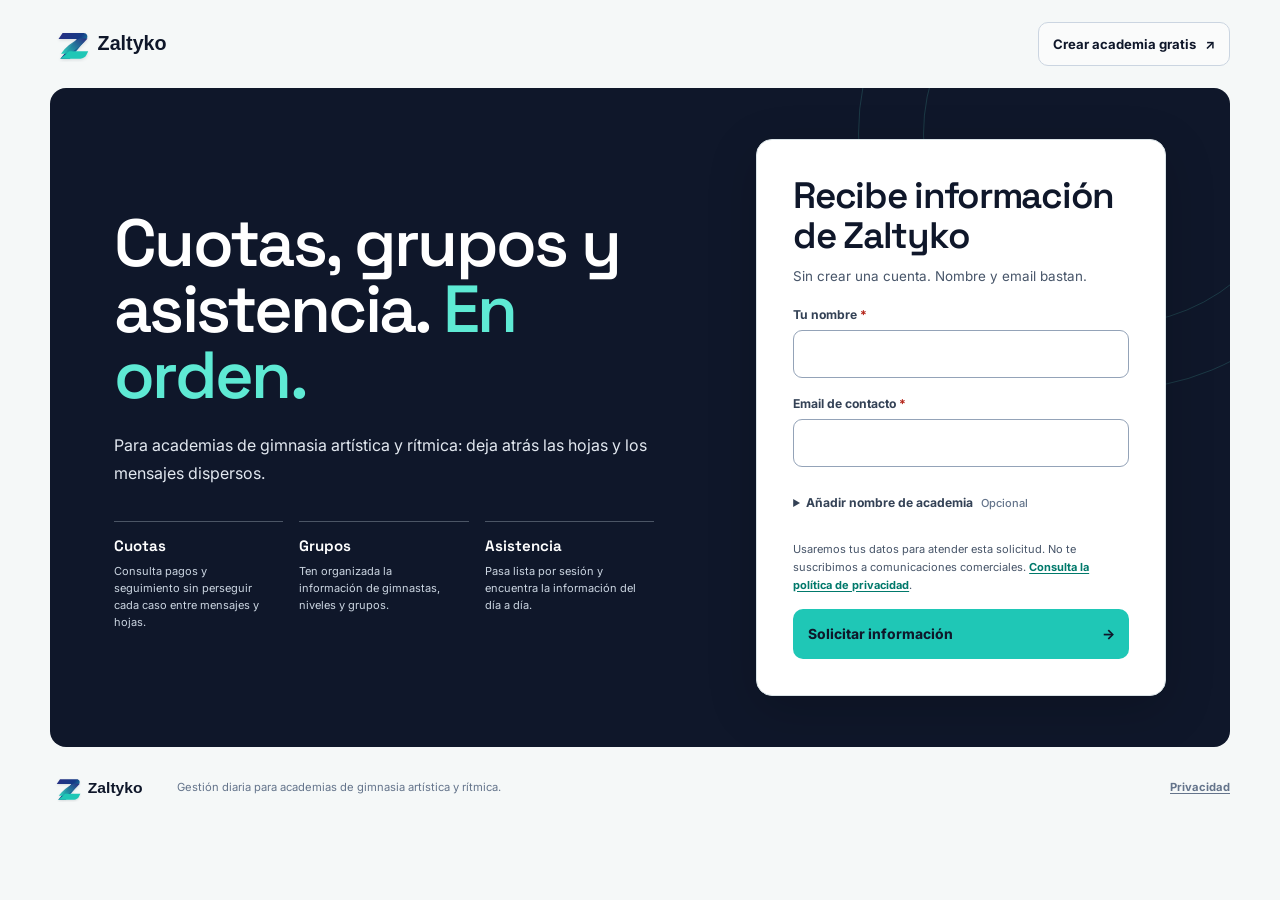
==== commit c9972534: "polish(waitlist): simplify mobile capture and validation" ====
--- a/index.html
+++ b/index.html
@@ -30,18 +30,19 @@
       <main>
         <section class="hero" aria-labelledby="hero-title">
           <div class="hero-copy">
-            <p class="eyebrow"><span class="eyebrow-mark" aria-hidden="true"></span> Para academias de gimnasia artística y rítmica</p>
             <h1 id="hero-title">Cuotas, grupos y asistencia. <em>En orden.</em></h1>
-            <p class="hero-lede">Las cuotas cobradas. Los grupos montados. La lista pasada. Deja atrás las hojas dispersas y los mensajes que complican el día a día de tu academia.</p>
-            <a class="hero-secondary" data-track-attribution href="https://zaltyko.com/auth/register?role=owner">¿Quieres empezar ya? <strong>Crea tu academia gratis</strong> <span aria-hidden="true">↗</span></a>
+            <p class="hero-lede">Para academias de gimnasia artística y rítmica: deja atrás las hojas y los mensajes dispersos.</p>
           </div>
 
           <section class="form-card" id="solicitud" aria-labelledby="form-title">
-            <p class="eyebrow"><span class="eyebrow-mark" aria-hidden="true"></span> Sin crear una cuenta</p>
             <h2 id="form-title">Recibe información de Zaltyko</h2>
-            <p class="form-intro">Déjanos tus datos y atenderemos tu solicitud. País y modalidad los puedes indicar más adelante.</p>
+            <p class="form-intro">Sin crear una cuenta. Nombre y email bastan.</p>
 
             <form id="academy-interest-form" method="post" action="/api/contact" novalidate>
+              <div class="form-error-summary" id="form-error-summary" role="alert" tabindex="-1" aria-labelledby="form-error-title" hidden>
+                <p id="form-error-title">Revisa estos datos para continuar:</p>
+                <ul></ul>
+              </div>
               <div class="field">
                 <label for="name">Tu nombre <span aria-hidden="true">*</span></label>
                 <input id="name" name="name" type="text" autocomplete="name" minlength="2" maxlength="100" required aria-describedby="name-error" />
@@ -52,10 +53,13 @@
                 <input id="email" name="email" type="email" autocomplete="email" maxlength="254" required aria-describedby="email-error" />
                 <span class="field-error" id="email-error"></span>
               </div>
-              <div class="field">
-                <label for="academy">Nombre de la academia <span class="optional">Opcional</span></label>
-                <input id="academy" name="academy" type="text" autocomplete="organization" maxlength="140" />
-              </div>
+              <details class="optional-academy">
+                <summary>Añadir nombre de academia <span class="optional">Opcional</span></summary>
+                <div class="field">
+                  <label for="academy">Nombre de la academia</label>
+                  <input id="academy" name="academy" type="text" autocomplete="organization" maxlength="140" />
+                </div>
+              </details>
 
               <div class="trap-field" aria-hidden="true">
                 <label for="website">No rellenes este campo</label>
@@ -64,13 +68,12 @@
 
               <p class="privacy-note">Usaremos tus datos para atender esta solicitud. No te suscribimos a comunicaciones comerciales. <a href="https://zaltyko.com/politica-privacidad" target="_blank" rel="noreferrer">Consulta la política de privacidad</a>.</p>
               <button class="button button-submit" id="submit-button" type="submit" disabled><span>Solicitar información</span><span aria-hidden="true">→</span></button>
-              <p class="form-feedback" id="form-feedback" role="alert" hidden></p>
+              <p class="form-feedback" id="form-feedback" role="alert" tabindex="-1" hidden></p>
             </form>
 
             <section class="success-panel" id="success-panel" aria-labelledby="success-title" tabindex="-1" hidden>
               <span class="success-mark" aria-hidden="true">✓</span>
               <div>
-                <p class="eyebrow">Solicitud guardada</p>
                 <h3 id="success-title">Gracias. Ya tenemos tus datos.</h3>
                 <p>Zaltyko te ayuda a tener cuotas, grupos y asistencia en un mismo lugar. Puedes empezar a conocerlo creando tu academia gratis.</p>
                 <a class="success-link" data-track-attribution href="https://zaltyko.com/auth/register?role=owner">Crear academia gratis <span aria-hidden="true">↗</span></a>
@@ -80,15 +83,12 @@
 
           <div class="focus-list" aria-label="Qué puedes ordenar con Zaltyko">
             <article class="focus-item">
-              <span class="focus-number" aria-hidden="true">01</span>
               <div><h2>Cuotas</h2><p>Consulta pagos y seguimiento sin perseguir cada caso entre mensajes y hojas.</p></div>
             </article>
             <article class="focus-item">
-              <span class="focus-number" aria-hidden="true">02</span>
               <div><h2>Grupos</h2><p>Ten organizada la información de gimnastas, niveles y grupos.</p></div>
             </article>
             <article class="focus-item">
-              <span class="focus-number" aria-hidden="true">03</span>
               <div><h2>Asistencia</h2><p>Pasa lista por sesión y encuentra la información del día a día.</p></div>
             </article>
           </div>
--- a/styles.css
+++ b/styles.css
@@ -22,7 +22,9 @@
 a { color: inherit; text-underline-offset: .2em; }
 button, input { font: inherit; }
 [hidden] { display: none !important; }
-a:focus-visible, button:focus-visible, input:focus-visible { outline: 3px solid var(--deep-teal); outline-offset: 3px; }
+a:focus-visible, button:focus-visible, input:focus-visible, .form-error-summary:focus-visible, .form-feedback:focus-visible, .success-panel:focus-visible { outline: 3px solid var(--deep-teal); outline-offset: 3px; }
+::selection { color: var(--ink); background: var(--teal); }
+input { caret-color: var(--deep-teal); }
 
 .skip-link { position: absolute; z-index: 10; top: .5rem; left: .5rem; display: inline-flex; min-height: 44px; align-items: center; border-radius: 10px; padding: .6rem 1rem; color: var(--white); background: var(--ink); transform: translateY(-150%); }
 .skip-link:focus { transform: translateY(0); }
@@ -39,24 +41,22 @@
 .hero::after { top: -145px; right: -75px; width: 380px; height: 380px; }
 .hero-copy, .form-card, .focus-list { position: relative; z-index: 1; }
 .hero-copy { grid-area: copy; align-self: end; padding: 18px 0 0; }
-.eyebrow { display: flex; align-items: center; gap: .65rem; margin: 0 0 1.05rem; color: #cbd5e1; font-size: .67rem; font-weight: 720; letter-spacing: .12em; line-height: 1.5; text-transform: uppercase; }
-.eyebrow-mark { display: inline-block; width: 24px; height: 1px; flex: 0 0 auto; background: var(--teal); }
-.hero h1 { max-width: 650px; margin: 0; font-family: var(--font-display); font-size: clamp(3rem, 5.2vw, 4.8rem); font-weight: 560; letter-spacing: -.065em; line-height: .99; }
+.hero h1 { max-width: 650px; margin: 0; font-family: var(--font-display); font-size: clamp(3rem, 5.2vw, 4.8rem); font-weight: 560; letter-spacing: -.04em; line-height: .99; }
 .hero h1 em { color: #5eead4; font-style: normal; }
 .hero-lede { max-width: 570px; margin: 1.35rem 0 0; color: #e2e8f0; font-size: clamp(.96rem, 1.25vw, 1.08rem); line-height: 1.75; }
-.hero-secondary { display: inline-flex; min-height: 44px; align-items: center; flex-wrap: wrap; gap: .25rem .4rem; margin-top: 1rem; color: #cbd5e1; font-size: .78rem; text-decoration: none; }
-.hero-secondary strong { color: #5eead4; }
-.hero-secondary:hover strong, .success-link:hover { text-decoration: underline; text-underline-offset: .2em; }
+.success-link:hover { text-decoration: underline; text-underline-offset: .2em; }
 
 .form-card { grid-area: form; width: 100%; max-width: 500px; justify-self: end; border: 1px solid #dbe4e7; border-radius: var(--radius); padding: clamp(23px, 3vw, 36px); color: var(--ink); background: var(--white); box-shadow: 0 14px 50px rgba(0,0,0,.18); }
-.form-card > .eyebrow { margin-bottom: .7rem; color: var(--deep-teal); font-size: .64rem; }
-.form-card h2 { margin: 0; font-family: var(--font-display); font-size: clamp(1.8rem, 3vw, 2.3rem); font-weight: 600; letter-spacing: -.05em; line-height: 1.08; }
+.form-card h2 { margin: 0; font-family: var(--font-display); font-size: clamp(1.8rem, 3vw, 2.3rem); font-weight: 600; letter-spacing: -.035em; line-height: 1.08; }
 .form-intro { margin: .65rem 0 1.15rem; color: var(--ink-soft); font-size: .84rem; line-height: 1.55; }
 #academy-interest-form { display: grid; gap: .8rem; }
 .field { min-width: 0; }
 .field label { display: block; margin: 0 0 .34rem; color: #334155; font-size: .76rem; font-weight: 700; }
 .field label > span[aria-hidden="true"] { color: var(--coral); }
 .optional { margin-left: .28rem; color: var(--muted); font-size: .69rem; font-weight: 500; }
+.optional-academy summary { min-height: 44px; padding: .58rem 0; color: #334155; font-size: .76rem; font-weight: 700; cursor: pointer; }
+.optional-academy summary:focus-visible { outline: 3px solid var(--deep-teal); outline-offset: 3px; }
+.optional-academy[open] summary { margin-bottom: .3rem; }
 .field input { display: block; width: 100%; min-height: 48px; border: 1px solid #94a3b8; border-radius: 9px; padding: .65rem .75rem; color: var(--ink); background: #fff; font-size: .87rem; }
 .field input:hover { border-color: #64748b; }
 .field input:focus { border-color: var(--deep-teal); outline: 3px solid rgba(31,199,182,.23); }
@@ -69,18 +69,21 @@
 .button-submit:hover { background: #99f6e4; }
 .button-submit:active { transform: translateY(1px); }
 .button-submit:disabled { color: #475569; background: #e2e8f0; cursor: wait; }
+.form-error-summary { margin: 0 0 .1rem; border: 1px solid #fda29b; border-radius: 9px; padding: .65rem .75rem; color: #912018; background: #fff4f2; font-size: .77rem; line-height: 1.5; }
+.form-error-summary p { margin: 0 0 .28rem; font-weight: 700; }
+.form-error-summary ul { display: grid; gap: .2rem; margin: 0; padding-left: 1.1rem; }
+.form-error-summary a { color: inherit; font-weight: 650; }
 .form-feedback { margin: 0; border: 1px solid #fda29b; border-radius: 9px; padding: .65rem .75rem; color: #912018; background: #fff4f2; font-size: .77rem; line-height: 1.5; }
+.form-feedback:focus-visible { outline: 3px solid var(--coral); outline-offset: 3px; }
 .trap-field { position: absolute !important; width: 1px; height: 1px; overflow: hidden; clip: rect(0,0,0,0); clip-path: inset(50%); white-space: nowrap; }
 
 .focus-list { grid-area: focus; display: grid; grid-template-columns: repeat(3, minmax(0,1fr)); gap: 16px; align-self: start; padding: 4px 0 10px; }
 .focus-item { min-width: 0; border-top: 1px solid rgba(203,213,225,.32); padding: .8rem .7rem 0 0; }
-.focus-number { display: block; margin-bottom: .35rem; color: #5eead4; font-size: .63rem; font-weight: 750; letter-spacing: .12em; }
 .focus-item h2 { margin: 0; color: #fff; font-family: var(--font-display); font-size: .94rem; font-weight: 650; }
 .focus-item p { margin: .3rem 0 0; color: #cbd5e1; font-size: .69rem; line-height: 1.55; }
 
 .success-panel { display: grid; grid-template-columns: 32px minmax(0,1fr); gap: .85rem; border: 1px solid #99d5cf; border-radius: 12px; padding: 19px; color: #134e4a; background: #f0fdfa; }
 .success-mark { display: grid; width: 30px; height: 30px; place-items: center; border-radius: 50%; color: white; background: var(--deep-teal); font-weight: 800; }
-.success-panel .eyebrow { margin: .1rem 0 .45rem; color: var(--deep-teal); font-size: .61rem; }
 .success-panel h3 { margin: 0; font-family: var(--font-display); font-size: clamp(1.45rem, 3vw, 1.9rem); font-weight: 600; letter-spacing: -.04em; line-height: 1.15; }
 .success-panel p:last-of-type { margin: .6rem 0 0; color: var(--ink-soft); font-size: .78rem; line-height: 1.6; }
 .success-link { display: inline-flex; min-height: 44px; align-items: center; gap: .45rem; margin-top: .4rem; color: var(--deep-teal); font-size: .78rem; font-weight: 750; text-decoration: none; }
@@ -94,31 +97,32 @@
   .site-shell { width: min(100% - 48px, 760px); }
   .hero { grid-template-columns: minmax(0,1fr) minmax(320px,.88fr); column-gap: 36px; padding: 38px; }
   .hero h1 { font-size: clamp(2.8rem, 6vw, 4rem); }
-  .hero-secondary { gap: .2rem; font-size: .69rem; white-space: nowrap; }
   .focus-list { gap: 10px; }
   .focus-item { padding-right: .35rem; }
   .focus-item p { font-size: .66rem; }
+}
+@media (max-width: 800px) {
+  .hero { grid-template-columns: minmax(0,1fr); grid-template-areas: "copy" "form" "focus"; row-gap: 26px; }
+  .hero-copy { padding-top: 0; }
+  .form-card { max-width: 520px; justify-self: start; }
 }
 @media (max-width: 700px) {
   .site-shell { width: min(100% - 32px, 540px); }
   .site-header { min-height: 72px; }
   .brand img { width: 120px; }
-  .header-link { min-height: 42px; padding: .4rem .62rem; font-size: .71rem; }
+  .header-link { min-height: 44px; padding: .4rem .62rem; font-size: .71rem; }
   .hero { grid-template-columns: 1fr; grid-template-areas: "copy" "form" "focus"; gap: 22px; padding: 27px 22px 23px; }
   .hero::before { top: -240px; right: -250px; }
   .hero::after { top: -185px; right: -200px; }
   .hero-copy { padding-top: 2px; }
-  .eyebrow { margin-bottom: .8rem; font-size: .59rem; }
-  .hero h1 { max-width: 520px; font-size: clamp(2.55rem, 10.2vw, 3.75rem); }
+  .hero h1 { max-width: 520px; font-size: clamp(2.25rem, 10.2vw, 3.25rem); }
   .hero-lede { max-width: 500px; margin-top: .9rem; font-size: .87rem; line-height: 1.65; }
-  .hero-secondary { margin-top: .45rem; font-size: .73rem; }
   .form-card { max-width: none; justify-self: stretch; padding: 21px 18px; }
   .form-card h2 { font-size: clamp(1.75rem, 7.2vw, 2.1rem); }
   .form-intro { margin: .5rem 0 .85rem; font-size: .8rem; }
   #academy-interest-form { gap: .62rem; }
   .focus-list { grid-template-columns: 1fr; gap: 0; padding: 0; }
-  .focus-item { display: grid; grid-template-columns: 34px minmax(0,1fr); gap: .2rem .65rem; border-top: 1px solid rgba(203,213,225,.3); padding: .62rem 0; }
-  .focus-number { grid-row: span 2; margin: .12rem 0 0; }
+  .focus-item { display: grid; grid-template-columns: minmax(0,1fr); gap: .2rem; border-top: 1px solid rgba(203,213,225,.3); padding: .62rem 0; }
   .focus-item h2 { font-size: .82rem; }
   .focus-item p { margin-top: .12rem; font-size: .7rem; }
   .site-footer { grid-template-columns: 1fr auto; gap: .25rem .8rem; padding: 15px 0 20px; }
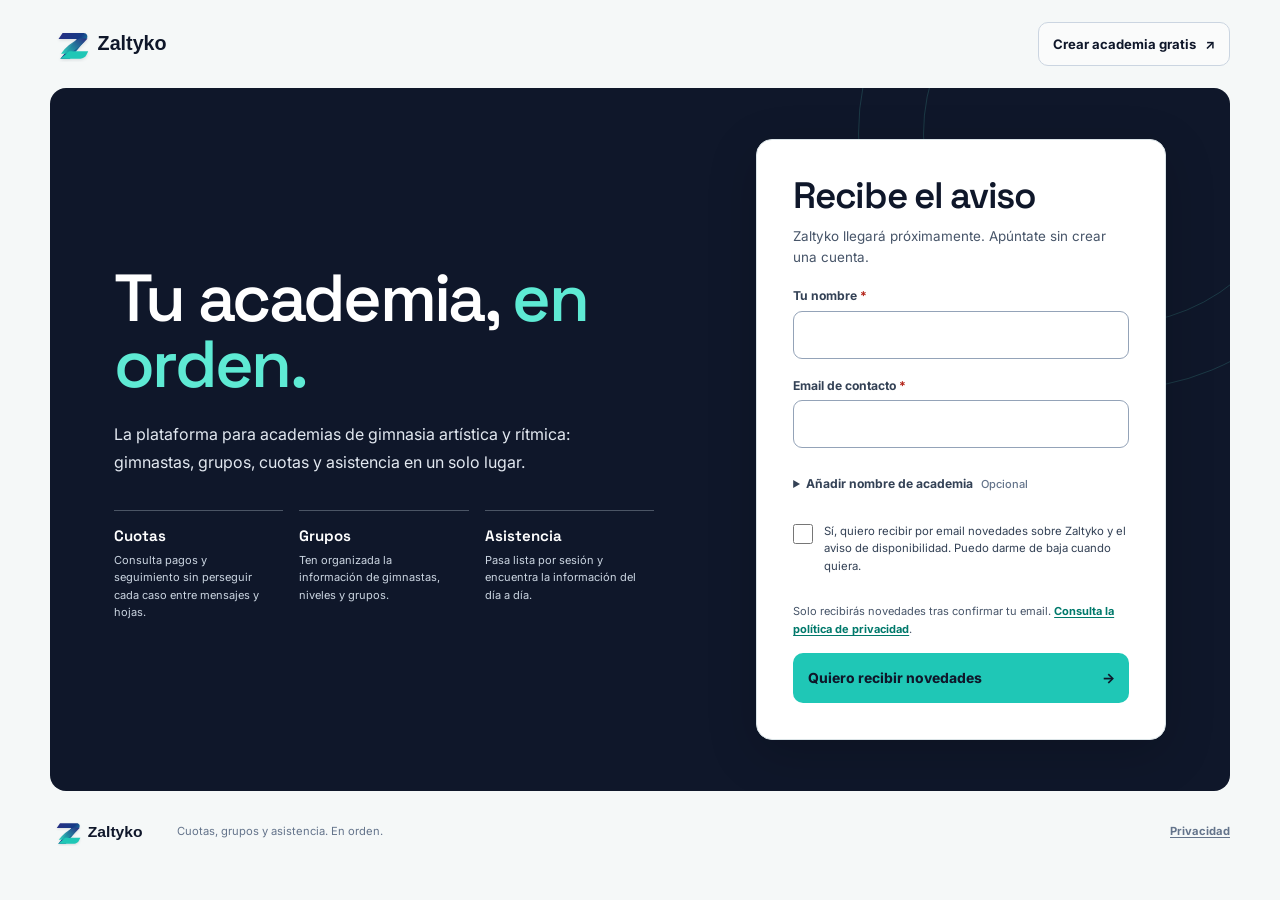
==== commit 139fb0d6: "Tighten academy waitlist copy and mobile form" ====
--- a/index.html
+++ b/index.html
@@ -4,11 +4,11 @@
     <meta charset="utf-8" />
     <meta name="viewport" content="width=device-width, initial-scale=1" />
     <meta name="theme-color" content="#F5F8F8" />
-    <meta name="description" content="Cuotas, grupos y asistencia en orden. Solicita información sobre Zaltyko para tu academia de gimnasia artística o rítmica." />
+    <meta name="description" content="Zaltyko es la plataforma de gestión para academias de gimnasia artística y rítmica. Apúntate para recibir el aviso de lanzamiento y novedades." />
     <meta property="og:type" content="website" />
-    <meta property="og:title" content="Zaltyko para academias de gimnasia" />
-    <meta property="og:description" content="Deja atrás las hojas dispersas y los mensajes para gestionar cuotas, grupos y asistencia." />
-    <title>Zaltyko · Información para academias de gimnasia</title>
+    <meta property="og:title" content="Zaltyko · Gestión para academias de gimnasia" />
+    <meta property="og:description" content="Organiza gimnastas, grupos, cuotas y asistencia desde un mismo lugar. Zaltyko llegará próximamente." />
+    <title>Zaltyko · Próximamente para academias de gimnasia</title>
     <link rel="icon" href="/logo-zaltyko.svg" type="image/svg+xml" />
     <link rel="preconnect" href="https://fonts.googleapis.com" />
     <link rel="preconnect" href="https://fonts.gstatic.com" crossorigin />
@@ -30,13 +30,13 @@
       <main>
         <section class="hero" aria-labelledby="hero-title">
           <div class="hero-copy">
-            <h1 id="hero-title">Cuotas, grupos y asistencia. <em>En orden.</em></h1>
-            <p class="hero-lede">Para academias de gimnasia artística y rítmica: deja atrás las hojas y los mensajes dispersos.</p>
+            <h1 id="hero-title">Tu academia, <em>en orden.</em></h1>
+            <p class="hero-lede">La plataforma para academias de gimnasia artística y rítmica: gimnastas, grupos, cuotas y asistencia en un solo lugar.</p>
           </div>
 
           <section class="form-card" id="solicitud" aria-labelledby="form-title">
-            <h2 id="form-title">Recibe información de Zaltyko</h2>
-            <p class="form-intro">Sin crear una cuenta. Nombre y email bastan.</p>
+            <h2 id="form-title">Recibe el aviso</h2>
+            <p class="form-intro">Zaltyko llegará próximamente. Apúntate sin crear una cuenta.</p>
 
             <form id="academy-interest-form" method="post" action="/api/contact" novalidate>
               <div class="form-error-summary" id="form-error-summary" role="alert" tabindex="-1" aria-labelledby="form-error-title" hidden>
@@ -61,21 +61,27 @@
                 </div>
               </details>
 
+              <div class="consent-field">
+                <input id="marketing-consent" name="marketingConsent" type="checkbox" required aria-describedby="consent-copy marketing-consent-error" />
+                <label for="marketing-consent" id="consent-copy">Sí, quiero recibir por email novedades sobre Zaltyko y el aviso de disponibilidad. Puedo darme de baja cuando quiera.</label>
+              </div>
+              <span class="field-error" id="marketing-consent-error"></span>
+
               <div class="trap-field" aria-hidden="true">
                 <label for="website">No rellenes este campo</label>
                 <input id="website" name="website" type="text" tabindex="-1" autocomplete="off" />
               </div>
 
-              <p class="privacy-note">Usaremos tus datos para atender esta solicitud. No te suscribimos a comunicaciones comerciales. <a href="https://zaltyko.com/politica-privacidad" target="_blank" rel="noreferrer">Consulta la política de privacidad</a>.</p>
-              <button class="button button-submit" id="submit-button" type="submit" disabled><span>Solicitar información</span><span aria-hidden="true">→</span></button>
+              <p class="privacy-note">Solo recibirás novedades tras confirmar tu email. <a href="https://zaltyko.com/politica-privacidad" target="_blank" rel="noreferrer">Consulta la política de privacidad</a>.</p>
+              <button class="button button-submit" id="submit-button" type="submit" disabled><span>Quiero recibir novedades</span><span aria-hidden="true">→</span></button>
               <p class="form-feedback" id="form-feedback" role="alert" tabindex="-1" hidden></p>
             </form>
 
             <section class="success-panel" id="success-panel" aria-labelledby="success-title" tabindex="-1" hidden>
               <span class="success-mark" aria-hidden="true">✓</span>
               <div>
-                <h3 id="success-title">Gracias. Ya tenemos tus datos.</h3>
-                <p>Zaltyko te ayuda a tener cuotas, grupos y asistencia en un mismo lugar. Puedes empezar a conocerlo creando tu academia gratis.</p>
+                <h3 id="success-title">Un paso más: confirma tu email</h3>
+                <p id="success-copy">Tu solicitud está registrada. Si tu email todavía no está confirmado, te llegará un enlace para completar el alta. Cuando quede confirmada, te avisaremos de la disponibilidad y novedades. Si ya estás apuntado, no necesitas hacer nada más.</p>
                 <a class="success-link" data-track-attribution href="https://zaltyko.com/auth/register?role=owner">Crear academia gratis <span aria-hidden="true">↗</span></a>
               </div>
             </section>
@@ -93,14 +99,14 @@
             </article>
           </div>
         </section>
-        <noscript><p class="noscript-note">Activa JavaScript para enviar la solicitud. También puedes <a href="https://zaltyko.com/auth/register?role=owner">crear tu academia gratis</a>.</p></noscript>
+        <noscript><p class="noscript-note">Activa JavaScript para apuntarte al aviso de lanzamiento. También puedes <a href="https://zaltyko.com/auth/register?role=owner">crear tu academia gratis</a>.</p></noscript>
       </main>
 
       <footer class="site-footer">
         <a class="footer-brand" href="/" aria-label="Zaltyko, volver al inicio">
           <img src="/logo-zaltyko.svg" width="112" height="34" alt="Zaltyko" />
         </a>
-        <p>Gestión diaria para academias de gimnasia artística y rítmica.</p>
+        <p>Cuotas, grupos y asistencia. En orden.</p>
         <a href="https://zaltyko.com/politica-privacidad">Privacidad</a>
       </footer>
     </div>
--- a/styles.css
+++ b/styles.css
@@ -57,6 +57,11 @@
 .optional-academy summary { min-height: 44px; padding: .58rem 0; color: #334155; font-size: .76rem; font-weight: 700; cursor: pointer; }
 .optional-academy summary:focus-visible { outline: 3px solid var(--deep-teal); outline-offset: 3px; }
 .optional-academy[open] summary { margin-bottom: .3rem; }
+.consent-field { display: grid; grid-template-columns: 22px minmax(0,1fr); align-items: start; gap: .58rem; }
+.consent-field input { width: 20px; height: 20px; margin: .16rem 0 0; accent-color: var(--deep-teal); cursor: pointer; }
+.consent-field input:focus-visible { outline: 3px solid var(--deep-teal); outline-offset: 3px; }
+.consent-field label { display: flex; min-height: 44px; align-items: flex-start; padding: .08rem 0; color: #334155; font-size: .71rem; line-height: 1.55; cursor: pointer; }
+#marketing-consent-error { margin-top: -.45rem; }
 .field input { display: block; width: 100%; min-height: 48px; border: 1px solid #94a3b8; border-radius: 9px; padding: .65rem .75rem; color: var(--ink); background: #fff; font-size: .87rem; }
 .field input:hover { border-color: #64748b; }
 .field input:focus { border-color: var(--deep-teal); outline: 3px solid rgba(31,199,182,.23); }
@@ -108,19 +113,19 @@
 }
 @media (max-width: 700px) {
   .site-shell { width: min(100% - 32px, 540px); }
-  .site-header { min-height: 72px; }
+  .site-header { min-height: 68px; }
   .brand img { width: 120px; }
   .header-link { min-height: 44px; padding: .4rem .62rem; font-size: .71rem; }
-  .hero { grid-template-columns: 1fr; grid-template-areas: "copy" "form" "focus"; gap: 22px; padding: 27px 22px 23px; }
+  .hero { grid-template-columns: 1fr; grid-template-areas: "copy" "form" "focus"; gap: 12px; padding: 19px 22px 23px; }
   .hero::before { top: -240px; right: -250px; }
   .hero::after { top: -185px; right: -200px; }
   .hero-copy { padding-top: 2px; }
   .hero h1 { max-width: 520px; font-size: clamp(2.25rem, 10.2vw, 3.25rem); }
   .hero-lede { max-width: 500px; margin-top: .9rem; font-size: .87rem; line-height: 1.65; }
-  .form-card { max-width: none; justify-self: stretch; padding: 21px 18px; }
-  .form-card h2 { font-size: clamp(1.75rem, 7.2vw, 2.1rem); }
-  .form-intro { margin: .5rem 0 .85rem; font-size: .8rem; }
-  #academy-interest-form { gap: .62rem; }
+  .form-card { max-width: none; justify-self: stretch; padding: 16px; }
+  .form-card h2 { font-size: clamp(1.5rem, 6.4vw, 2.1rem); }
+  .form-intro { margin: .5rem 0 .65rem; font-size: .8rem; }
+  #academy-interest-form { gap: .46rem; }
   .focus-list { grid-template-columns: 1fr; gap: 0; padding: 0; }
   .focus-item { display: grid; grid-template-columns: minmax(0,1fr); gap: .2rem; border-top: 1px solid rgba(203,213,225,.3); padding: .62rem 0; }
   .focus-item h2 { font-size: .82rem; }
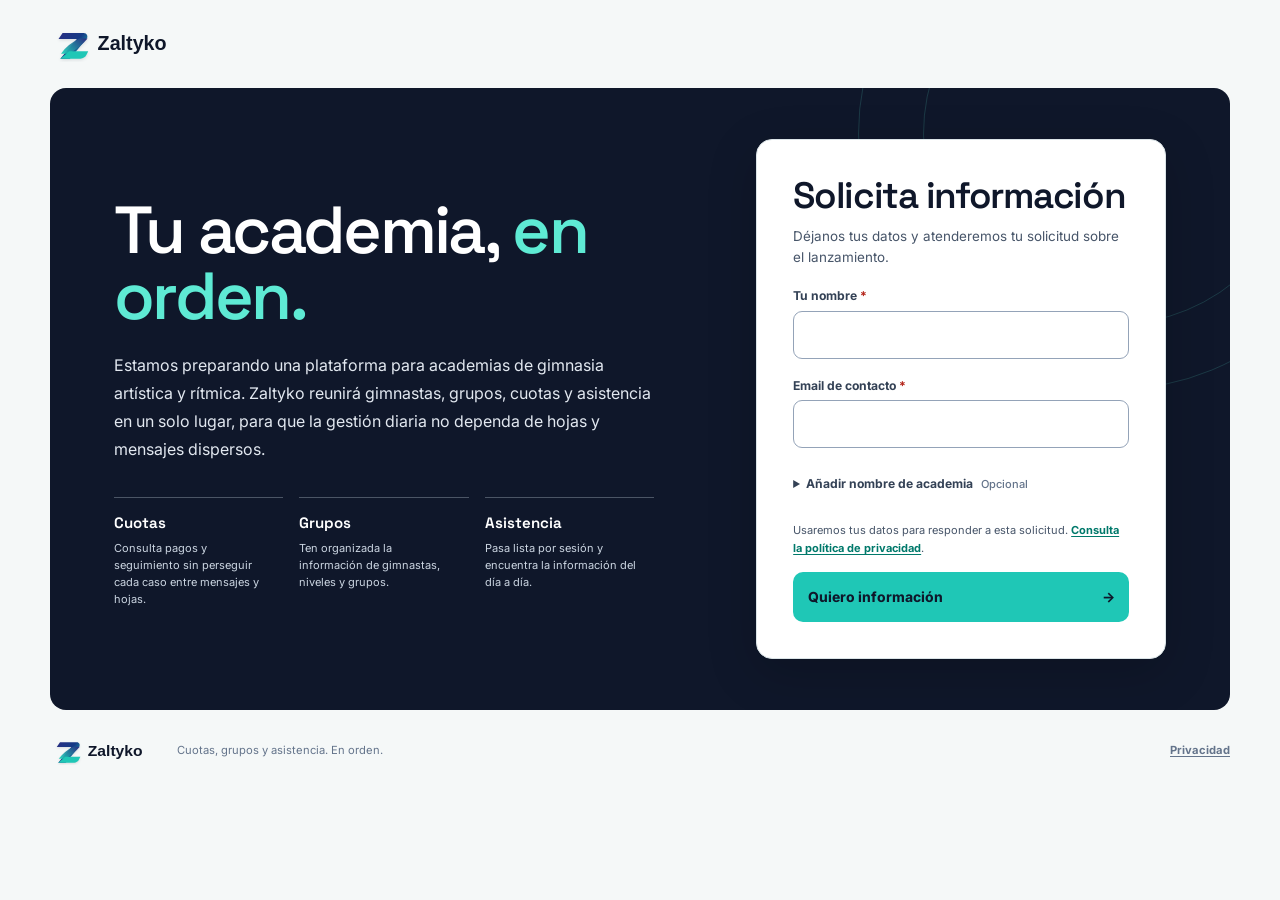
==== commit d09e448b: "Add thank-you page and academy checklist" ====
--- a/index.html
+++ b/index.html
@@ -4,11 +4,11 @@
     <meta charset="utf-8" />
     <meta name="viewport" content="width=device-width, initial-scale=1" />
     <meta name="theme-color" content="#F5F8F8" />
-    <meta name="description" content="Zaltyko es la plataforma de gestión para academias de gimnasia artística y rítmica. Apúntate para recibir el aviso de lanzamiento y novedades." />
+    <meta name="description" content="Zaltyko está preparando una plataforma para academias de gimnasia artística y rítmica. Organiza gimnastas, grupos, cuotas y asistencia en un solo lugar." />
     <meta property="og:type" content="website" />
     <meta property="og:title" content="Zaltyko · Gestión para academias de gimnasia" />
-    <meta property="og:description" content="Organiza gimnastas, grupos, cuotas y asistencia desde un mismo lugar. Zaltyko llegará próximamente." />
-    <title>Zaltyko · Próximamente para academias de gimnasia</title>
+    <meta property="og:description" content="Una plataforma para academias de gimnasia artística y rítmica. Solicita información sobre el próximo lanzamiento de Zaltyko." />
+    <title>Zaltyko · Gestión para academias de gimnasia</title>
     <link rel="icon" href="/logo-zaltyko.svg" type="image/svg+xml" />
     <link rel="preconnect" href="https://fonts.googleapis.com" />
     <link rel="preconnect" href="https://fonts.gstatic.com" crossorigin />
@@ -24,19 +24,18 @@
         <a class="brand" href="/" aria-label="Zaltyko, inicio">
           <img src="/logo-zaltyko.svg" width="142" height="42" alt="Zaltyko" />
         </a>
-        <a class="header-link" data-track-attribution href="https://zaltyko.com/auth/register?role=owner">Crear academia gratis <span aria-hidden="true">↗</span></a>
       </header>
 
       <main>
         <section class="hero" aria-labelledby="hero-title">
           <div class="hero-copy">
             <h1 id="hero-title">Tu academia, <em>en orden.</em></h1>
-            <p class="hero-lede">La plataforma para academias de gimnasia artística y rítmica: gimnastas, grupos, cuotas y asistencia en un solo lugar.</p>
+            <p class="hero-lede">Estamos preparando una plataforma para academias de gimnasia artística y rítmica. Zaltyko reunirá gimnastas, grupos, cuotas y asistencia en un solo lugar, para que la gestión diaria no dependa de hojas y mensajes dispersos.</p>
           </div>
 
           <section class="form-card" id="solicitud" aria-labelledby="form-title">
-            <h2 id="form-title">Recibe el aviso</h2>
-            <p class="form-intro">Zaltyko llegará próximamente. Apúntate sin crear una cuenta.</p>
+            <h2 id="form-title">Solicita información</h2>
+            <p class="form-intro">Déjanos tus datos y atenderemos tu solicitud sobre el lanzamiento.</p>
 
             <form id="academy-interest-form" method="post" action="/api/contact" novalidate>
               <div class="form-error-summary" id="form-error-summary" role="alert" tabindex="-1" aria-labelledby="form-error-title" hidden>
@@ -61,30 +60,15 @@
                 </div>
               </details>
 
-              <div class="consent-field">
-                <input id="marketing-consent" name="marketingConsent" type="checkbox" required aria-describedby="consent-copy marketing-consent-error" />
-                <label for="marketing-consent" id="consent-copy">Sí, quiero recibir por email novedades sobre Zaltyko y el aviso de disponibilidad. Puedo darme de baja cuando quiera.</label>
-              </div>
-              <span class="field-error" id="marketing-consent-error"></span>
-
               <div class="trap-field" aria-hidden="true">
                 <label for="website">No rellenes este campo</label>
                 <input id="website" name="website" type="text" tabindex="-1" autocomplete="off" />
               </div>
 
-              <p class="privacy-note">Solo recibirás novedades tras confirmar tu email. <a href="https://zaltyko.com/politica-privacidad" target="_blank" rel="noreferrer">Consulta la política de privacidad</a>.</p>
-              <button class="button button-submit" id="submit-button" type="submit" disabled><span>Quiero recibir novedades</span><span aria-hidden="true">→</span></button>
+              <p class="privacy-note">Usaremos tus datos para responder a esta solicitud. <a href="https://zaltyko.com/politica-privacidad" target="_blank" rel="noreferrer">Consulta la política de privacidad</a>.</p>
+              <button class="button button-submit" id="submit-button" type="submit" disabled><span>Quiero información</span><span aria-hidden="true">→</span></button>
               <p class="form-feedback" id="form-feedback" role="alert" tabindex="-1" hidden></p>
             </form>
-
-            <section class="success-panel" id="success-panel" aria-labelledby="success-title" tabindex="-1" hidden>
-              <span class="success-mark" aria-hidden="true">✓</span>
-              <div>
-                <h3 id="success-title">Un paso más: confirma tu email</h3>
-                <p id="success-copy">Tu solicitud está registrada. Si tu email todavía no está confirmado, te llegará un enlace para completar el alta. Cuando quede confirmada, te avisaremos de la disponibilidad y novedades. Si ya estás apuntado, no necesitas hacer nada más.</p>
-                <a class="success-link" data-track-attribution href="https://zaltyko.com/auth/register?role=owner">Crear academia gratis <span aria-hidden="true">↗</span></a>
-              </div>
-            </section>
           </section>
 
           <div class="focus-list" aria-label="Qué puedes ordenar con Zaltyko">
@@ -99,7 +83,7 @@
             </article>
           </div>
         </section>
-        <noscript><p class="noscript-note">Activa JavaScript para apuntarte al aviso de lanzamiento. También puedes <a href="https://zaltyko.com/auth/register?role=owner">crear tu academia gratis</a>.</p></noscript>
+        <noscript><p class="noscript-note">Activa JavaScript para poder enviar tu solicitud de información.</p></noscript>
       </main>
 
       <footer class="site-footer">
--- a/styles.css
+++ b/styles.css
@@ -22,7 +22,7 @@
 a { color: inherit; text-underline-offset: .2em; }
 button, input { font: inherit; }
 [hidden] { display: none !important; }
-a:focus-visible, button:focus-visible, input:focus-visible, .form-error-summary:focus-visible, .form-feedback:focus-visible, .success-panel:focus-visible { outline: 3px solid var(--deep-teal); outline-offset: 3px; }
+a:focus-visible, button:focus-visible, input:focus-visible, .form-error-summary:focus-visible, .form-feedback:focus-visible { outline: 3px solid var(--deep-teal); outline-offset: 3px; }
 ::selection { color: var(--ink); background: var(--teal); }
 input { caret-color: var(--deep-teal); }
 
@@ -32,8 +32,6 @@
 .site-header { display: flex; min-height: 88px; align-items: center; justify-content: space-between; gap: 1rem; }
 .brand, .footer-brand { display: inline-flex; align-items: center; text-decoration: none; }
 .brand img { display: block; width: 136px; height: auto; }
-.header-link { display: inline-flex; min-height: 44px; align-items: center; gap: .6rem; border: 1px solid var(--line); border-radius: 10px; padding: .5rem .85rem; color: var(--ink); font-size: .82rem; font-weight: 700; text-decoration: none; background: rgba(255,255,255,.55); }
-.header-link:hover { border-color: var(--deep-teal); background: #e6fffb; }
 
 .hero { position: relative; display: grid; grid-template-columns: minmax(0, 1.08fr) minmax(360px, .82fr); grid-template-areas: "copy form" "focus form"; align-items: center; column-gap: clamp(44px, 8vw, 104px); row-gap: 30px; padding: clamp(32px, 4vw, 58px) clamp(28px, 5vw, 70px); overflow: hidden; border-radius: var(--radius); color: var(--white); background: var(--ink); }
 .hero::before, .hero::after { position: absolute; z-index: 0; border: 1px solid rgba(94,234,212,.16); border-radius: 50%; content: ""; pointer-events: none; }
@@ -44,7 +42,6 @@
 .hero h1 { max-width: 650px; margin: 0; font-family: var(--font-display); font-size: clamp(3rem, 5.2vw, 4.8rem); font-weight: 560; letter-spacing: -.04em; line-height: .99; }
 .hero h1 em { color: #5eead4; font-style: normal; }
 .hero-lede { max-width: 570px; margin: 1.35rem 0 0; color: #e2e8f0; font-size: clamp(.96rem, 1.25vw, 1.08rem); line-height: 1.75; }
-.success-link:hover { text-decoration: underline; text-underline-offset: .2em; }
 
 .form-card { grid-area: form; width: 100%; max-width: 500px; justify-self: end; border: 1px solid #dbe4e7; border-radius: var(--radius); padding: clamp(23px, 3vw, 36px); color: var(--ink); background: var(--white); box-shadow: 0 14px 50px rgba(0,0,0,.18); }
 .form-card h2 { margin: 0; font-family: var(--font-display); font-size: clamp(1.8rem, 3vw, 2.3rem); font-weight: 600; letter-spacing: -.035em; line-height: 1.08; }
@@ -57,11 +54,6 @@
 .optional-academy summary { min-height: 44px; padding: .58rem 0; color: #334155; font-size: .76rem; font-weight: 700; cursor: pointer; }
 .optional-academy summary:focus-visible { outline: 3px solid var(--deep-teal); outline-offset: 3px; }
 .optional-academy[open] summary { margin-bottom: .3rem; }
-.consent-field { display: grid; grid-template-columns: 22px minmax(0,1fr); align-items: start; gap: .58rem; }
-.consent-field input { width: 20px; height: 20px; margin: .16rem 0 0; accent-color: var(--deep-teal); cursor: pointer; }
-.consent-field input:focus-visible { outline: 3px solid var(--deep-teal); outline-offset: 3px; }
-.consent-field label { display: flex; min-height: 44px; align-items: flex-start; padding: .08rem 0; color: #334155; font-size: .71rem; line-height: 1.55; cursor: pointer; }
-#marketing-consent-error { margin-top: -.45rem; }
 .field input { display: block; width: 100%; min-height: 48px; border: 1px solid #94a3b8; border-radius: 9px; padding: .65rem .75rem; color: var(--ink); background: #fff; font-size: .87rem; }
 .field input:hover { border-color: #64748b; }
 .field input:focus { border-color: var(--deep-teal); outline: 3px solid rgba(31,199,182,.23); }
@@ -87,11 +79,30 @@
 .focus-item h2 { margin: 0; color: #fff; font-family: var(--font-display); font-size: .94rem; font-weight: 650; }
 .focus-item p { margin: .3rem 0 0; color: #cbd5e1; font-size: .69rem; line-height: 1.55; }
 
-.success-panel { display: grid; grid-template-columns: 32px minmax(0,1fr); gap: .85rem; border: 1px solid #99d5cf; border-radius: 12px; padding: 19px; color: #134e4a; background: #f0fdfa; }
-.success-mark { display: grid; width: 30px; height: 30px; place-items: center; border-radius: 50%; color: white; background: var(--deep-teal); font-weight: 800; }
-.success-panel h3 { margin: 0; font-family: var(--font-display); font-size: clamp(1.45rem, 3vw, 1.9rem); font-weight: 600; letter-spacing: -.04em; line-height: 1.15; }
-.success-panel p:last-of-type { margin: .6rem 0 0; color: var(--ink-soft); font-size: .78rem; line-height: 1.6; }
-.success-link { display: inline-flex; min-height: 44px; align-items: center; gap: .45rem; margin-top: .4rem; color: var(--deep-teal); font-size: .78rem; font-weight: 750; text-decoration: none; }
+
+.thanks-main { width: min(900px, 100%); margin: clamp(24px, 5vw, 58px) auto 0; }
+.thanks-hero { position: relative; overflow: hidden; border-radius: var(--radius); padding: clamp(30px, 5vw, 58px); color: var(--white); background: var(--ink); }
+.thanks-hero::after { position: absolute; top: -160px; right: -90px; width: 360px; height: 360px; border: 1px solid rgba(94,234,212,.18); border-radius: 50%; content: ""; pointer-events: none; }
+.thanks-hero > * { position: relative; z-index: 1; }
+.thanks-kicker, .resource-kicker { margin: 0 0 .75rem; color: #5eead4; font-size: .7rem; font-weight: 750; letter-spacing: .12em; text-transform: uppercase; }
+.thanks-hero h1 { max-width: 690px; margin: 0; font-family: var(--font-display); font-size: clamp(2.5rem, 6vw, 4.4rem); font-weight: 600; letter-spacing: -.045em; line-height: 1.02; }
+.thanks-hero p:last-child { max-width: 700px; margin: 1.2rem 0 0; color: #e2e8f0; font-size: clamp(.95rem, 1.6vw, 1.08rem); line-height: 1.75; }
+.resource-card { display: grid; grid-template-columns: minmax(0,1fr) auto; align-items: center; gap: 1.5rem; margin-top: 20px; border: 1px solid #cbd5e1; border-radius: var(--radius); padding: clamp(22px, 4vw, 36px); background: var(--white); box-shadow: 0 10px 34px rgba(15,23,42,.07); }
+.resource-kicker { margin-bottom: .45rem; color: var(--deep-teal); }
+.resource-card h2 { margin: 0; font-family: var(--font-display); font-size: clamp(1.5rem, 3vw, 2.05rem); font-weight: 650; letter-spacing: -.035em; line-height: 1.12; }
+.resource-card p:not(.resource-kicker) { max-width: 570px; margin: .65rem 0 0; color: var(--ink-soft); font-size: .88rem; }
+.resource-download { display: grid; justify-items: start; gap: .55rem; }
+.button-download { min-width: 205px; background: var(--teal); }
+.button-download:hover { background: #99f6e4; }
+.resource-meta { margin: 0; color: var(--muted); font-size: .69rem; }
+.resource-stamp { display: grid; width: 74px; height: 96px; align-content: center; justify-items: center; gap: .35rem; border: 1px solid #99d5cf; border-radius: 10px; color: var(--deep-teal); background: #f0fdfa; font-family: var(--font-display); font-size: .7rem; font-weight: 750; letter-spacing: .08em; }
+.resource-stamp strong { font-size: 1.65rem; line-height: 1; }
+.thanks-benefits { margin: clamp(34px, 5vw, 54px) 0 0; }
+.thanks-benefits > h2 { margin: 0 0 15px; font-family: var(--font-display); font-size: clamp(1.45rem, 3vw, 1.9rem); font-weight: 600; letter-spacing: -.03em; }
+.thanks-benefit-grid { display: grid; grid-template-columns: repeat(3,minmax(0,1fr)); gap: 13px; }
+.thanks-benefit { border-top: 2px solid var(--teal); padding: 13px 12px 8px 0; }
+.thanks-benefit h3 { margin: 0; font-family: var(--font-display); font-size: 1rem; font-weight: 650; }
+.thanks-benefit p { margin: .42rem 0 0; color: var(--ink-soft); font-size: .79rem; line-height: 1.6; }
 
 .site-footer { display: grid; grid-template-columns: auto 1fr auto; align-items: center; gap: 1.2rem; padding: 19px 0 23px; }
 .footer-brand img { display: block; width: 108px; height: auto; }
@@ -115,7 +126,6 @@
   .site-shell { width: min(100% - 32px, 540px); }
   .site-header { min-height: 68px; }
   .brand img { width: 120px; }
-  .header-link { min-height: 44px; padding: .4rem .62rem; font-size: .71rem; }
   .hero { grid-template-columns: 1fr; grid-template-areas: "copy" "form" "focus"; gap: 12px; padding: 19px 22px 23px; }
   .hero::before { top: -240px; right: -250px; }
   .hero::after { top: -185px; right: -200px; }
@@ -134,6 +144,17 @@
   .footer-brand { grid-row: span 2; }
   .site-footer p { align-self: end; text-align: right; font-size: .64rem; }
   .site-footer > a:last-child { min-height: 36px; justify-self: end; font-size: .66rem; }
+  .thanks-main { margin-top: 18px; }
+  .thanks-hero { padding: 28px 22px; }
+  .thanks-hero h1 { font-size: clamp(2.2rem, 10vw, 3.2rem); }
+  .thanks-hero p:last-child { margin-top: .85rem; font-size: .88rem; }
+  .resource-card { grid-template-columns: minmax(0,1fr) auto; gap: 1rem; padding: 20px 16px; }
+  .resource-stamp { width: 52px; height: 72px; font-size: .56rem; }
+  .resource-stamp strong { font-size: 1.3rem; }
+  .resource-download { grid-column: 1 / -1; }
+  .button-download { width: 100%; }
+  .thanks-benefit-grid { grid-template-columns: 1fr; gap: 4px; }
+  .thanks-benefit { padding: 10px 0; }
 }
 @media (max-width: 360px) {
   .site-shell { width: calc(100% - 24px); }
@@ -142,7 +163,6 @@
   .form-card { padding-right: 14px; padding-left: 14px; }
   .site-header { min-height: 66px; }
   .brand img { width: 108px; }
-  .header-link { font-size: .66rem; }
 }
 @media (prefers-reduced-motion: reduce) {
   *, *::before, *::after { scroll-behavior: auto !important; transition-duration: .01ms !important; }
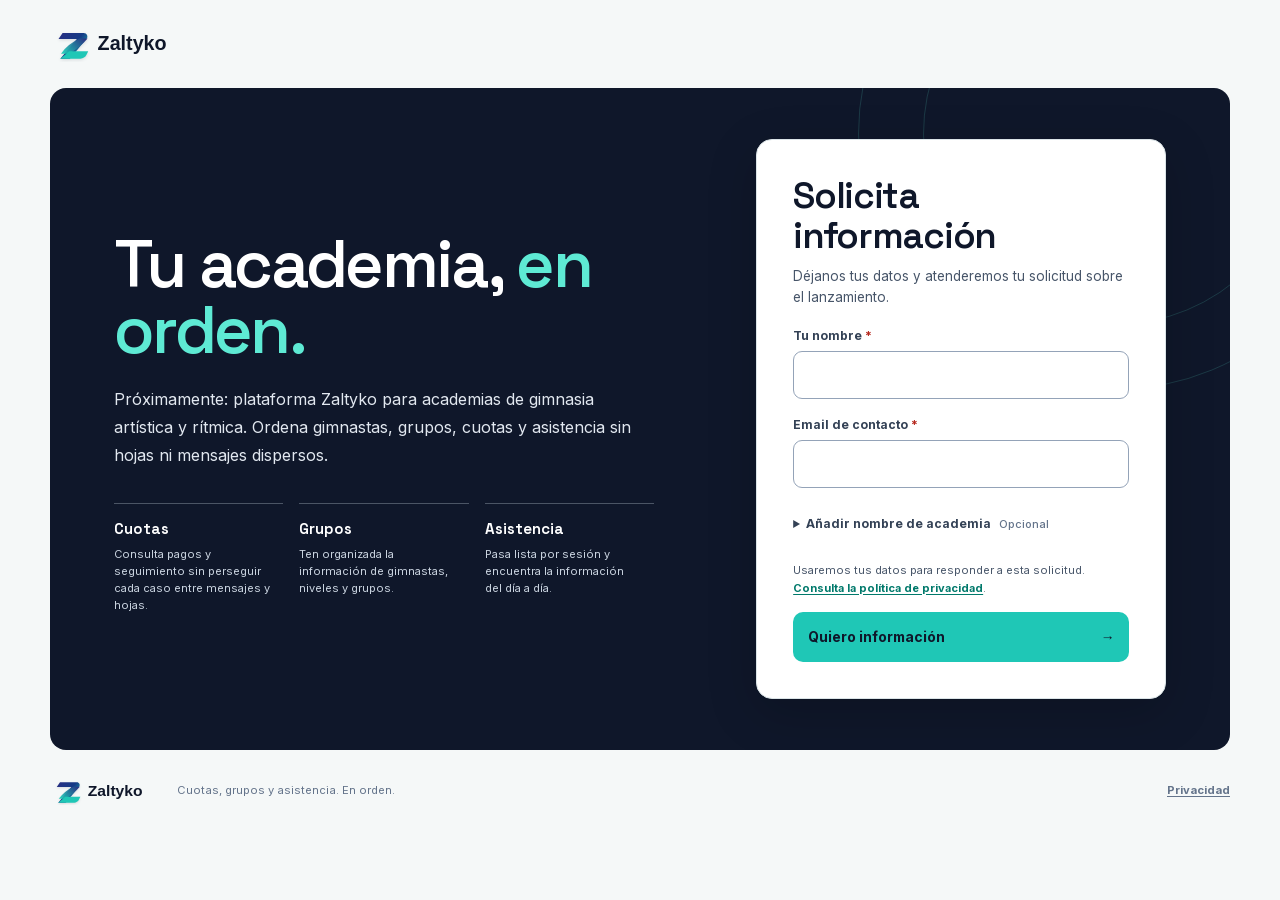
==== commit 37e757f0: "polish(waitlist): self-host fonts and preserve attribution" ====
--- a/index.html
+++ b/index.html
@@ -10,9 +10,6 @@
     <meta property="og:description" content="Una plataforma para academias de gimnasia artística y rítmica. Solicita información sobre el próximo lanzamiento de Zaltyko." />
     <title>Zaltyko · Gestión para academias de gimnasia</title>
     <link rel="icon" href="/logo-zaltyko.svg" type="image/svg+xml" />
-    <link rel="preconnect" href="https://fonts.googleapis.com" />
-    <link rel="preconnect" href="https://fonts.gstatic.com" crossorigin />
-    <link href="https://fonts.googleapis.com/css2?family=Inter:wght@400;500;600;700&family=Space+Grotesk:wght@400;500;600;700&display=swap" rel="stylesheet" />
     <link rel="stylesheet" href="/styles.css" />
     <script src="/app.js" defer></script>
   </head>
@@ -30,7 +27,7 @@
         <section class="hero" aria-labelledby="hero-title">
           <div class="hero-copy">
             <h1 id="hero-title">Tu academia, <em>en orden.</em></h1>
-            <p class="hero-lede">Estamos preparando una plataforma para academias de gimnasia artística y rítmica. Zaltyko reunirá gimnastas, grupos, cuotas y asistencia en un solo lugar, para que la gestión diaria no dependa de hojas y mensajes dispersos.</p>
+            <p class="hero-lede">Próximamente: plataforma Zaltyko para academias de gimnasia artística y rítmica. Ordena gimnastas, grupos, cuotas y asistencia sin hojas ni mensajes dispersos.</p>
           </div>
 
           <section class="form-card" id="solicitud" aria-labelledby="form-title">
--- a/styles.css
+++ b/styles.css
@@ -1,3 +1,39 @@
+@font-face {
+  font-family: "Inter";
+  font-style: normal;
+  font-weight: 400 700;
+  font-display: swap;
+  src: url("/fonts/inter-latin-ext.woff2") format("woff2");
+  unicode-range: U+0100-02BA, U+02BD-02C5, U+02C7-02CC, U+02CE-02D7, U+02DD-02FF, U+0304, U+0308, U+0329, U+1D00-1DBF, U+1E00-1E9F, U+1EF2-1EFF, U+2020, U+20A0-20AB, U+20AD-20C4, U+2113, U+2C60-2C7F, U+A720-A7FF;
+}
+
+@font-face {
+  font-family: "Inter";
+  font-style: normal;
+  font-weight: 400 700;
+  font-display: swap;
+  src: url("/fonts/inter-latin.woff2") format("woff2");
+  unicode-range: U+0000-00FF, U+0131, U+0152-0153, U+02BB-02BC, U+02C6, U+02DA, U+02DC, U+0304, U+0308, U+0329, U+2000-206F, U+20AC, U+2122, U+2191, U+2193, U+2212, U+2215, U+FEFF, U+FFFD;
+}
+
+@font-face {
+  font-family: "Space Grotesk";
+  font-style: normal;
+  font-weight: 400 700;
+  font-display: swap;
+  src: url("/fonts/space-grotesk-latin-ext.woff2") format("woff2");
+  unicode-range: U+0100-02BA, U+02BD-02C5, U+02C7-02CC, U+02CE-02D7, U+02DD-02FF, U+0304, U+0308, U+0329, U+1D00-1DBF, U+1E00-1E9F, U+1EF2-1EFF, U+2020, U+20A0-20AB, U+20AD-20C4, U+2113, U+2C60-2C7F, U+A720-A7FF;
+}
+
+@font-face {
+  font-family: "Space Grotesk";
+  font-style: normal;
+  font-weight: 400 700;
+  font-display: swap;
+  src: url("/fonts/space-grotesk-latin.woff2") format("woff2");
+  unicode-range: U+0000-00FF, U+0131, U+0152-0153, U+02BB-02BC, U+02C6, U+02DA, U+02DC, U+0304, U+0308, U+0329, U+2000-206F, U+20AC, U+2122, U+2191, U+2193, U+2212, U+2215, U+FEFF, U+FFFD;
+}
+
 :root {
   color-scheme: light;
   --ink: #0f172a;
@@ -56,7 +92,7 @@
 .optional-academy[open] summary { margin-bottom: .3rem; }
 .field input { display: block; width: 100%; min-height: 48px; border: 1px solid #94a3b8; border-radius: 9px; padding: .65rem .75rem; color: var(--ink); background: #fff; font-size: .87rem; }
 .field input:hover { border-color: #64748b; }
-.field input:focus { border-color: var(--deep-teal); outline: 3px solid rgba(31,199,182,.23); }
+.field input:focus { border-color: var(--deep-teal); outline: 3px solid var(--deep-teal); outline-offset: 3px; }
 .field-error { display: block; min-height: 0; margin-top: .22rem; color: var(--coral); font-size: .7rem; }
 .field-error:not(:empty) { min-height: 1em; }
 .privacy-note { margin: .05rem 0 0; color: #475569; font-size: .69rem; line-height: 1.6; }
